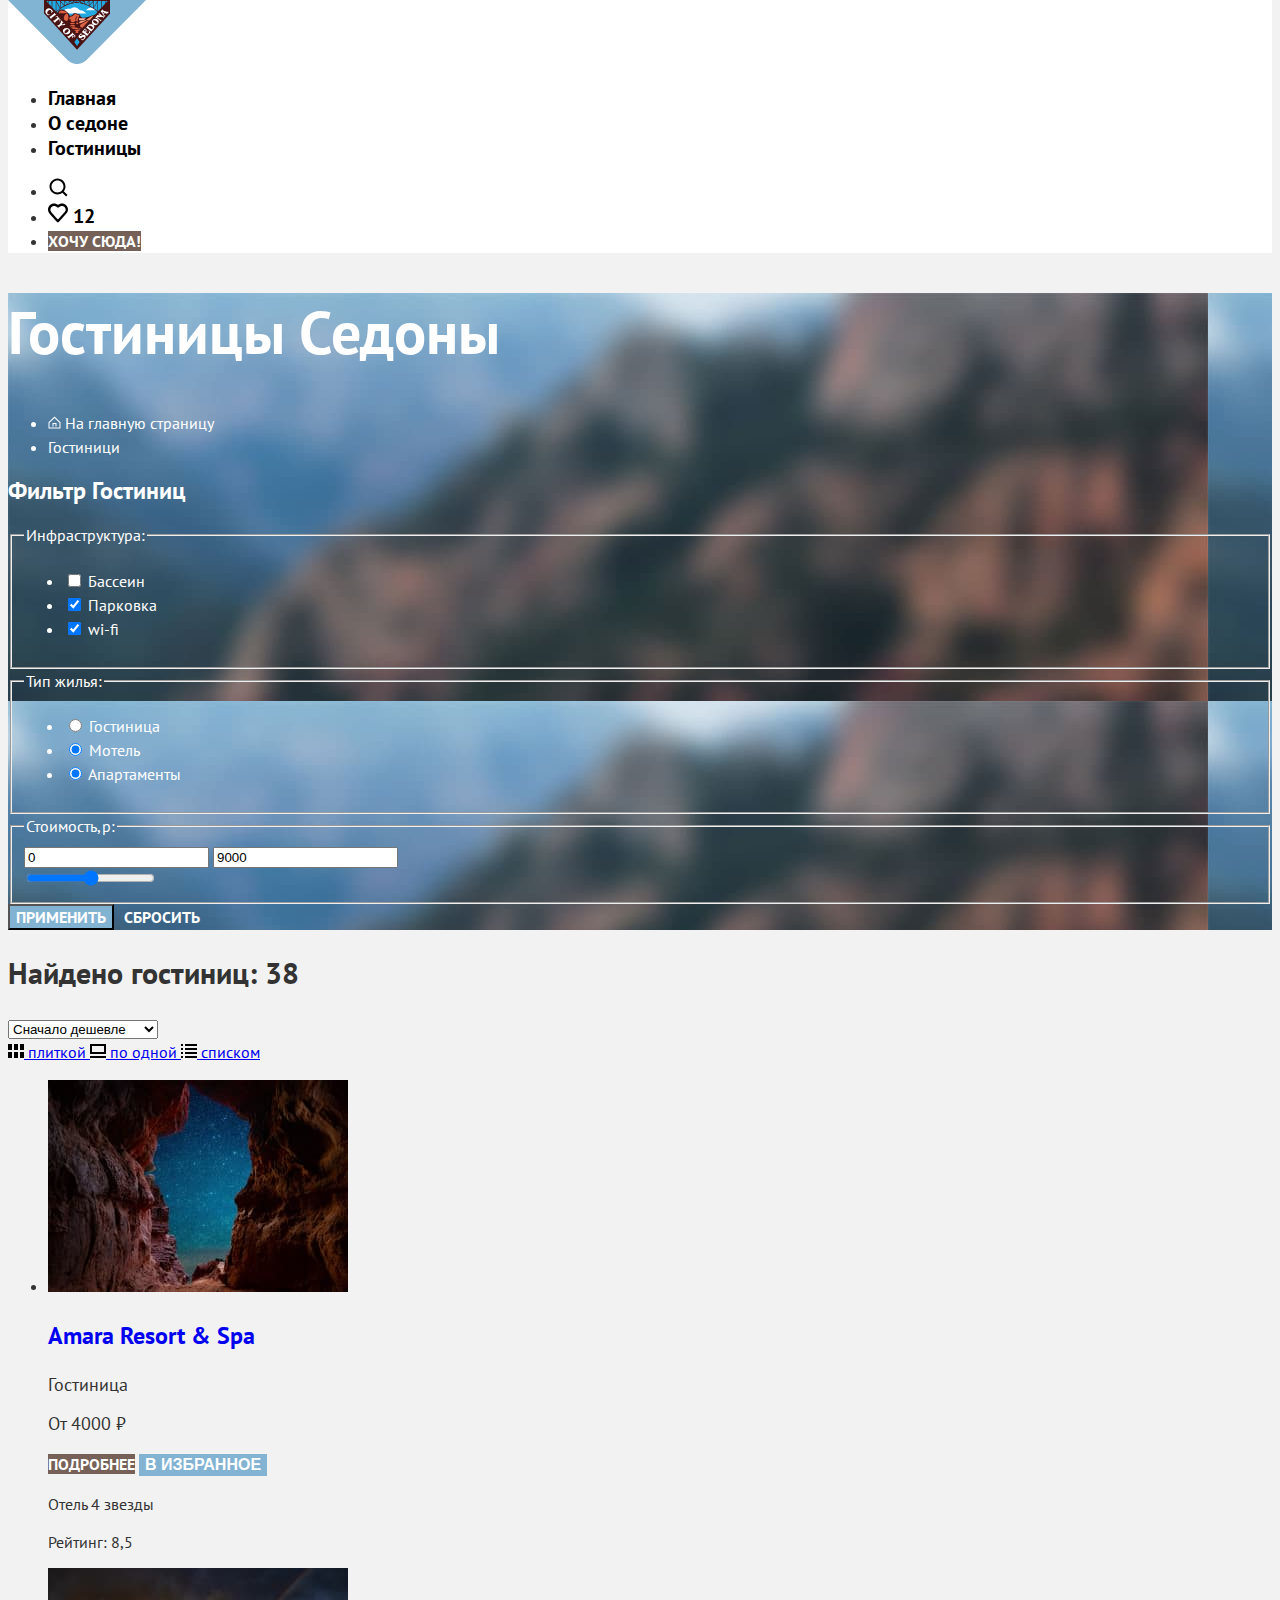
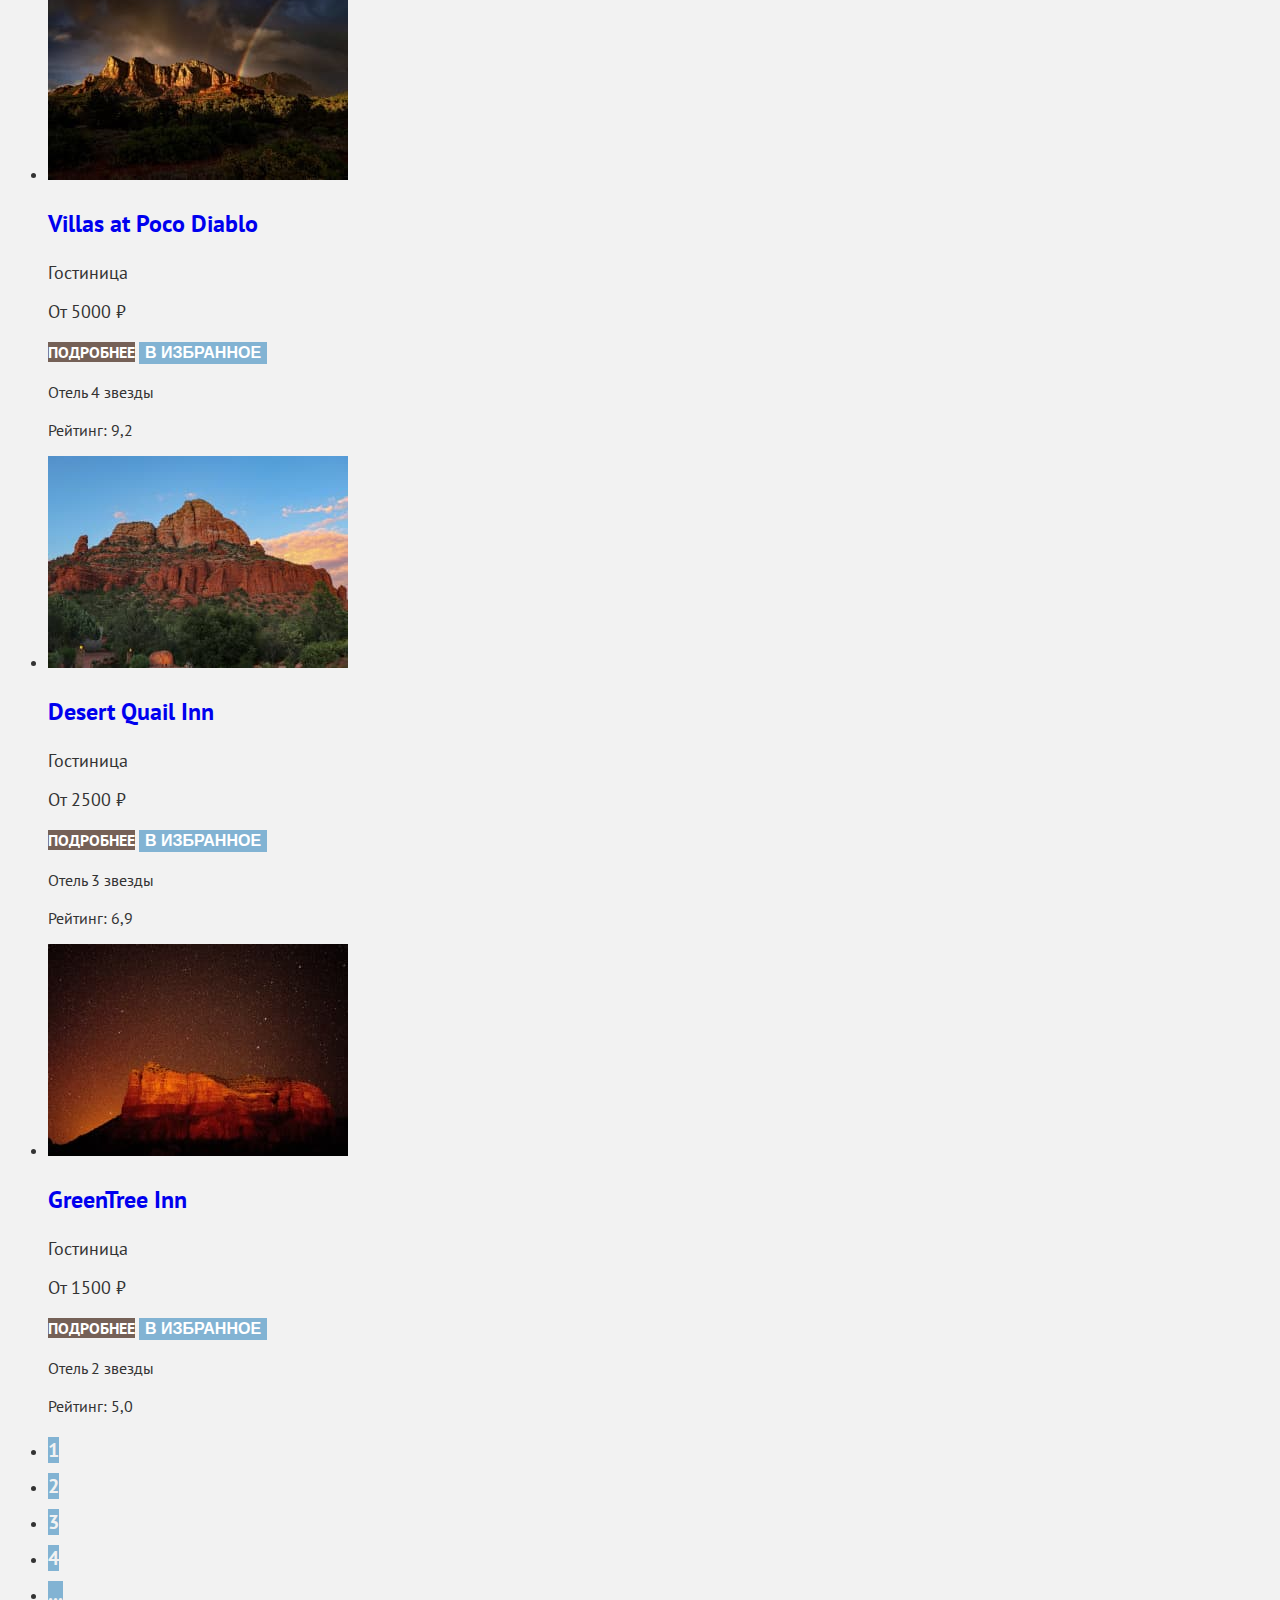
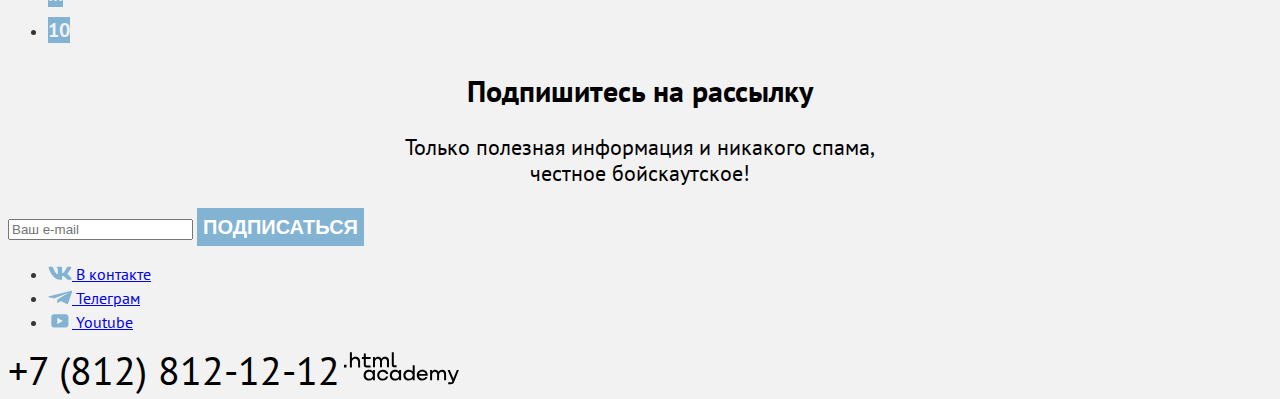
==== Catalog.html @ d222acce "Добавляет базовую стилизацию" ====
<!DOCTYPE html>
<html lang="ru">
<head>
  <meta charset="utf-8">
  <title>Каталог</title>
  <link rel="stylesheet" href="style/Normalize.css">
  <link rel="stylesheet" href="styles/styles.css">
</head>
<body>
  <header class="page-header">
    <nav class="navigation">
      <a href="index.html">
        <img class="logo" src="images/Logo.svg" width="138" height="64" alt="Логотип города Седона">
      </a>
      <ul class="navigation-list">
        <li class="navigation-it">
          <a class="navigation-link" href="index.html">Главная</a>
        </li>
        <li class="navigation-it">
          <a class="navigation-link" href="about.html">О седоне</a>
        </li>
        <li class="navigation-it">
          <a class="navigation-link" href="Catalog.html">Гостиницы</a>
        </li>
      </ul>
      <ul class="navigation-user">
        <li class="navigation-it">
          <a class="navigation-link" href="index.html">
            <img src="images/search.svg" width="20" height="20" alt="Поиск"></a>
          </li>
          <li class="navigation-it">
            <a class="navigation-link" href="index.html">
              <img src="images/Likee.svg" width="20" height="20" alt="Лайки">
              <!--<span class="visually-hidden">Избранное</span>-->
              <span class="likes-number">12</span>
            </a>
          </li>
          <li class="navigation-it">
            <a class="navition-link" href="Catalog.html">ХОЧУ СЮДА!</a>
          </li>
        </ul>
      </nav>
    </header>
    <main class="main-inner">
      <div class="div-filter">
        <header class="inner-nav">
          <h1 class="inner-nav-h1">Гостиницы Седоны</h1>
          <ul class="inner-nav-list">
            <li class="inner-nav-it">
              <a class="inner-nav-it-a" href="index.html">
                <img src="images/Vector-krohi.svg" alt="#">
                <span class="visually-hidden">На главную страницу</span>
              </a>
            </li>
            <li class="inner-nav-it">
              <a class="inner-nav-it-a" href="Catalog.html">
                Гостиници
              </a>
            </li>
          </ul>
        </header>
        <section class="catalog">
          <h2 class="visually-hidden">Фильтр Гостиниц</h2>
          <form class="catalog-form" action="index.html" method="get">
            <fieldset class="catalog-filter-group">
              <legend class="catalog-filter-title">Инфраструктура:</legend>
              <ul class="catalog-filter-list">
                <li class="catalog-filter-item">
                  <label class="control" for="pool">
                    <input class="control-  input" type="checkbox" name="bed-head-for-men" id="pool">
                    Бассеин
                  </label>
                </li>
                <li class="catalog-filter-item">
                  <label class="control" for="pool1">
                    <input class="control-input" type="checkbox" name="homme-deep-cleansing-cool" id="pool1" checked>
                    Парковка
                  </label>
                </li>
                <li class="catalog-filter-item">
                  <label class="control" for="pool2">
                    <input class="control-input" type="checkbox" name="so-intense" id="pool2" checked>
                    wi-fi
                  </label>
                </li>
              </ul>
            </fieldset>
            <fieldset class="catalog-filter-group">
              <legend class="catalog-filter-title">Тип жилья:</legend>
              <ul class="catalog-filter-list">
                <li class="catalog-filter-item">
                  <label class="control">
                    <input class="control-input" type="radio" name="bed-head-for-men">
                    Гостиница
                  </label>
                </li>
                <li class="catalog-filter-item">
                  <label class="control">
                    <input class="control-input" type="radio" name="homme-deep-cleansing-cool" checked>
                    Мотель
                  </label>
                </li>
                <li class="catalog-filter-item">
                  <label class="control">
                    <input class="control-input" type="radio" name="so-intense" checked>
                    Апартаменты
                  </label>
                </li>
              </ul>
            </fieldset>
            <fieldset class="catalog-filter-diopozon">
              <legend class="catalog-filter-title">Стоимость,р:</legend>
              <input type="text" value="0">
              <input type="text" value="9000"><br>
              <input type="range" id="dayscount" name="dayscount" min="0" max="9000" step="1">
            </fieldset>
            <input class="buttom-ok" type="submit" name="buttom-submit" value="Применить">
            <input class="buttom-reset" type="reset" name="buttom-reset" value="Сбросить">
          </form>
        </section>


      </div>
      <section class="gelleri-main">
        <h2 class="gelleri-title">Найдено гостиниц: 38</h2>
        <select name="variants">
          <optgroup label="Группа вариантов 1">
            <option value="1">Сначало дешевле</option>
            <option value="2">Сначало дороже</option>
          </optgroup>
        </select>
        <div class="gelleri-view-div">
          <a class="gelleri-view" href="#">
            <img src="images/Vector-b1.svg" alt="плиткой">
            <span class="visually-hidden">плиткой</span>
          </a>
          <a class="gelleri-view" href="#">
            <img src="images/Vector-b2.svg" alt="по одной">
            <span class="visually-hidden">по одной</span>
          </a>
          <a class="gelleri-view" href="#">
            <img src="images/Vector-b3.svg" alt="списком">
            <span class="visually-hidden">списком</span>
          </a>
        </div>
        <ul class="catalog-list">
          <li class="catalog-it">
            <a href="#">
              <img class="hotel-1" src="images/hotel-1.jpg" width="300" height="212" alt="Ночное звездное небо вид через пещеру">
              <h3 class="catalog-h3">Amara Resort & Spa</h3>
            </a>
            <p class="catalog-p1">Гостиница</p>
            <p class="catalog-p2">От 4000 ₽</p>
            <a class="catalog-a" href="#">подробнее</a>
            <input class="catalog-input" type="submit" name="izbr" value="в избранное">
            <p class="four-stars">
              <span class="visually-hidden">Отель 4 звезды</span>
            </p>
            <p class="rating">Рейтинг: 8,5</p>
          </li>
          <li class="catalog-it">
            <a href="#">
              <img class="hotel-2" src="images/hotel-2.jpg" width="300" height="212" alt="Радуга упирается в скалы на фоне гразового неба">
              <h3 class="catalog-h3">Villas at Poco Diablo</h3>
            </a>
            <p class="catalog-p1">Гостиница</p>
            <p class="catalog-p2">От 5000 ₽</p>
            <a class="catalog-a" href="#">подробнее</a>
            <input class="catalog-input" type="submit" name="izbr" value="в избранное">
            <p class="four-stars">
              <span class="visually-hidden">Отель 4 звезды</span>
            </p>
            <p class="rating">Рейтинг: 9,2</p>
          </li>
          <li class="catalog-it">
            <a href="#">
              <img class="hotel-3" src="images/hotel-3.jpg" width="300" height="212" alt="Скала на фоне синего неба">
              <h3 class="catalog-h3">Desert Quail Inn</h3>
            </a>
            <p class="catalog-p1">Гостиница</p>
            <p class="catalog-p2">От 2500 ₽</p>
            <a class="catalog-a" href="#">подробнее</a>
            <input class="catalog-input" type="submit" name="izbr" value="в избранное">
            <p class="four-stars">
              <span class="visually-hidden">Отель 3 звезды</span>
            </p>
            <p class="rating">Рейтинг: 6,9</p>
          </li>
          <li class="catalog-it">
            <a href="#">
              <img class="hotel-4" src="images/hotel-4.jpg" width="300" height="212" alt="Скалы на фоне ночного неба">
              <h3 class="catalog-h3">GreenTree Inn</h3>
            </a>
            <p class="catalog-p1">Гостиница</p>
            <p class="catalog-p2">От 1500 ₽</p>
            <a class="catalog-a" href="#">подробнее</a>
            <input class="catalog-input" type="submit" name="izbr" value="в избранное">
            <p class="four-stars">
              <span class="visually-hidden">Отель 2 звезды</span>
            </p>
            <p class="rating">Рейтинг: 5,0</p>
          </li>
        </ul>
        <ul class="pagination-list">
          <li class="pagination-it">
            <a class="pagination-it-curret" href="#">1</a>
          </li>
          <li class="pagination-it">
            <a class="pagination-it-curret" href="#">2</a>
          </li>
          <li class="pagination-it">
            <a class="pagination-it-curret" href="#">3</a>
          </li>
          <li class="pagination-it">
            <a class="pagination-it-curret" href="#">4</a>
          </li>
          <li class="pagination-it">
            <a class="pagination-it-curret" href="#">...</a>
          </li>
          <li class="pagination-it">
            <a class="pagination-it-curret" href="#">10</a>
          </li>
        </ul>
      </section>
      <section class="signature-catalog">
        <h2 class="signature-catalog-h2">Подпишитесь на рассылку</h2>
        <p class="signature-catalog-p">Только полезная информация и никакого спама,<br> честное бойскаутское!</p>
        <form class="signature-form" action="index.html" method="post">
          <input type="text" placeholder="Ваш e-mail">
          <button class="signature-button" type="submit">подписаться</button>
        </form>
      </section>
    </main>
    <footer class="main-footer">
      <ul class="main-footer-list">
        <li class="main-footer-it">
          <a class="social-link" href="https://vk.com/htmlacademy">
            <img src="images/Vk.svg" width="24" height="14" alt="Вконтакте">
            <span class="visually-hidden">В контакте</span>
          </a>
        </li>
        <li class="main-footer-it">
          <a class="social-link" href="https://t.me/htmlacademy ">
            <img src="images/Telegram.svg" width="24" height="14" alt="Телеграм">
            <span class="visually-hidden">Телеграм</span>
          </a>
        </li>
        <li class="main-footer-it">
          <a class="social-link" href="https://www.youtube.com/user/htmlacademyru">
            <img src="images/YouTube.svg" width="24" height="14" alt="Ютюб">
            <span class="visually-hidden">Youtube</span>
          </a>
        </li>
      </ul>
      <a class="contacts-phone" href="tel:+78128121212">+7 (812) 812-12-12</a>
      <a class="author-logo" href="https://htmlacademy.ru/">
        <img class="academy-logo" width="115" height="33" src="images/logo-HTML-Academy.svg" alt="Логотип Аккадемии">
      </a>
    </footer></body>
    </html>
---- styles/styles.css ----
@font-face {
  font-family: "PT Sans";
  font-style: normal;
  font-weight: 400;
  src: url("../fonts/ptsans-400.woff2") format("woff2");
  font-display: swap;
}

@font-face {
  font-family: "PT Sans";
  font-style: normal;
  font-weight: 700;
  src: url("../fonts/ptsans-700.woff2") format("woff2");
  font-display: swap;
}



body {
  font-family: "PT Sans", sans-serif;
  font-size: 16px;
  line-height: 24px;
  font-style: normal;
  color: rgba(51, 51, 51, 1);
  background-color: rgba(242, 242, 242, 1);
  border-color: #FFFFFF;
  margin-top: 0px;
}

.page-header{
  background-color: rgba(255, 255, 255, 1);
}
.navigation-link{
  font-weight: 700;
  font-size: 20px;
  color: rgba(0, 0, 0, 1);
  text-decoration: none;
}
.navition-link{
  font-weight: 700;
  font-size: 16px;
  line-height: 20px;
  text-align: center;
  text-decoration: none;
  color: rgba(255, 255, 255, 1);
  background-color: rgba(117, 97, 87, 1);


}
.zogolovok{
  background-image: url("../images/Vector-index.svg"), url("../images/index-background.jpg");
  background-size: 100% auto;
  background-repeat: no-repeat;
  background-position: bottom;

}
.advantages-leag{
  font-weight: 700;
  font-size: 30px;
  line-height: 36px;
  text-align: center;
  text-transform: uppercase;
  color: rgba(0, 0, 0, 1);
}
.reasons{
  font-weight: 400;
  font-size: 22px;
  line-height: 26px;
  text-align: center;
  color: rgba(51, 51, 51, 1);
}
.advantages-h3{
  font-weight: 700;
  font-size: 24px;
  line-height: 28px;
}
.advantages-text{
  font-weight: 400;
  font-size: 18px;
  line-height: 21px;
  color: rgba(0, 0, 0, 1);
}
.advantages-it-1{
  background-color: rgba(130, 179, 211, 1);
  color: rgba(255, 255, 255, 1);
}
.advantages-text-1{
  background-color: rgba(130, 179, 211, 1);
  color: rgba(255, 255, 255, 1);
}
.advantages-it-2{
  background-color: rgba(131, 179, 211, 0.12);
}
.advantages-it-3{
  background-color: rgba(131, 179, 211, 0.2);
}
.advantages-it-4{
  background-color: rgba(131, 179, 211, 0.12);
}
.advantages-it-5{
  background-color: rgba(130, 179, 211, 1);
  color: rgba(255, 255, 255, 1);
}
.services-Btext{
  font-weight: 700;
  font-size: 30px;
  line-height: 36px;
  text-align: center;
  text-transform: uppercase;
}
.services-text{
  font-weight: 400;
  font-size: 22px;
  line-height: 26px;
  text-align: center;
  color: rgba(51, 51, 51, 1);
}
.services-h3{
  font-weight: 700;
  font-size: 24px;
  line-height: 28px;
  color: rgba(0, 0, 0, 1);
}
.services-p{
  font-weight: 400;
  font-size: 18px;
  line-height: 21px;
}
.services-it{
  background-color: rgba(131, 179, 211, 0.12);
}
.container-h3{
  font-weight: 700;
  font-size: 30px;
  line-height: 36px;
  text-align: center;
  color: rgba(0, 0, 0, 1);
}
.container-text{
  font-weight: 400;
  font-size: 22px;
  line-height: 26px;
  text-align: center;
}
.container-poisk a{
  font-weight: 700;
  font-size: 20px;
  line-height: 36px;
  color: rgba(255, 255, 255, 1);
  background-color: rgba(117, 97, 87, 1);
  text-transform: uppercase;
  text-decoration: none;
  text-align: center;
}
.signature{
  background-image: url("../images/fon-bottom.jpg");
  background-size: 100% auto;
  background-repeat: no-repeat;
}
.signature-h2{
  font-weight: 700;
  font-size: 30px;
  line-height: 36px;
  text-align: center;
  color: rgba(255, 255, 255, 1);
  text-transform: uppercase;
}
.signature-p{
  font-weight: 400;
  font-size: 22px;
  line-height: 26px;
  text-align: center;
  color: rgba(255, 255, 255, 1);
}
.signature-catalog-h2{
  font-weight: 700;
  font-size: 30px;
  line-height: 36px;
  text-align: center;
  color: rgba(0, 0, 0, 1);
}
.signature-catalog-p{
  font-weight: 400;
  font-size: 22px;
  line-height: 26px;
  text-align: center;
  color: rgba(0, 0, 0, 1);
}
.signature-button{
  font-weight: 700;
  font-size: 20px;
  line-height: 36px;
  text-align: center;
  color: rgba(255, 255, 255, 1);
  background-color: rgba(130, 179, 211, 1);
}
.contacts-phone{
  font-weight: 400;
  font-size: 40px;
  line-height: 40px;
  text-decoration: none;
  color: rgba(0, 0, 0, 1);
}
/*Стили каталога*/
.div-filter{
  background-image: url("../images/background-img2.jpg");
  color: rgba(255, 255, 255, 1);
}
.inner-nav-h1{
  font-weight: 700;
  font-size: 60px;
  line-height: 78px;

}
.inner-nav-list a{
  color: rgba(255, 255, 255, 1);
  text-decoration: none;
}
/*кнопки в фильре каталога*/
.buttom-ok{
  font-family: PT Sans;
  font-weight: 700;
  font-size: 16px;
  line-height: 20px;
  text-align: center;
  text-transform: uppercase;
  color: rgba(255, 255, 255, 1);
  background-color: rgba(130, 179, 211, 1);
}
.buttom-reset{
  font-family: PT Sans;
  font-weight: 700;
  font-size: 16px;
  line-height: 20px;
  text-align: center;
  text-transform: uppercase;
  color: rgba(255, 255, 255, 1);
  background-color: inherit;
  border: none;
}

.gelleri-title{
  font-weight: 700;
  font-size: 30px;
  line-height: 36px;
}
/*Католог*/
.catalog-list a{
  text-decoration: none;
}
.catalog-h3{
  font-family: PT Sans;
  font-weight: 700;
  font-size: 24px;
  line-height: 28px;
}
.catalog-p1{
  font-weight: 400;
  font-size: 18px;
  line-height: 21px;
}
.catalog-p2{
  font-weight: 400;
  font-size: 18px;
  line-height: 21px;

}
.catalog-a{
  font-weight: 700;
  font-size: 16px;
  line-height: 20px;
  color: rgba(255, 255, 255, 1);
  background-color: rgba(117, 97, 87, 1);
  text-transform: uppercase;
}
.catalog-input{
  font-weight: 700;
  font-size: 16px;
  line-height: 20px;
  text-transform: uppercase;
  background-color: rgba(130, 179, 211, 1);
  color: rgba(255, 255, 255, 1);
  border: none;
}
.rating{
  font-weight: 400;
  font-size: 16px;
  line-height: 20px;
  background-color: rgba(242, 242, 242, 1);
  border: none;
}
/*кнопки листания галереи*/
.pagination-list a{
  text-decoration: none;
  font-weight: 700;
  font-size: 20px;
  line-height: 36px;
  background-color: rgba(130, 179, 211, 1);
  color: rgba(242, 242, 242, 1);
}
.signature-button{
  font-weight: 700;
  font-size: 20px;
  line-height: 36px;
  text-transform: uppercase;
  background-color: rgba(130, 179, 211, 1);
  color: rgba(255, 255, 255, 1);
  border: none;
}
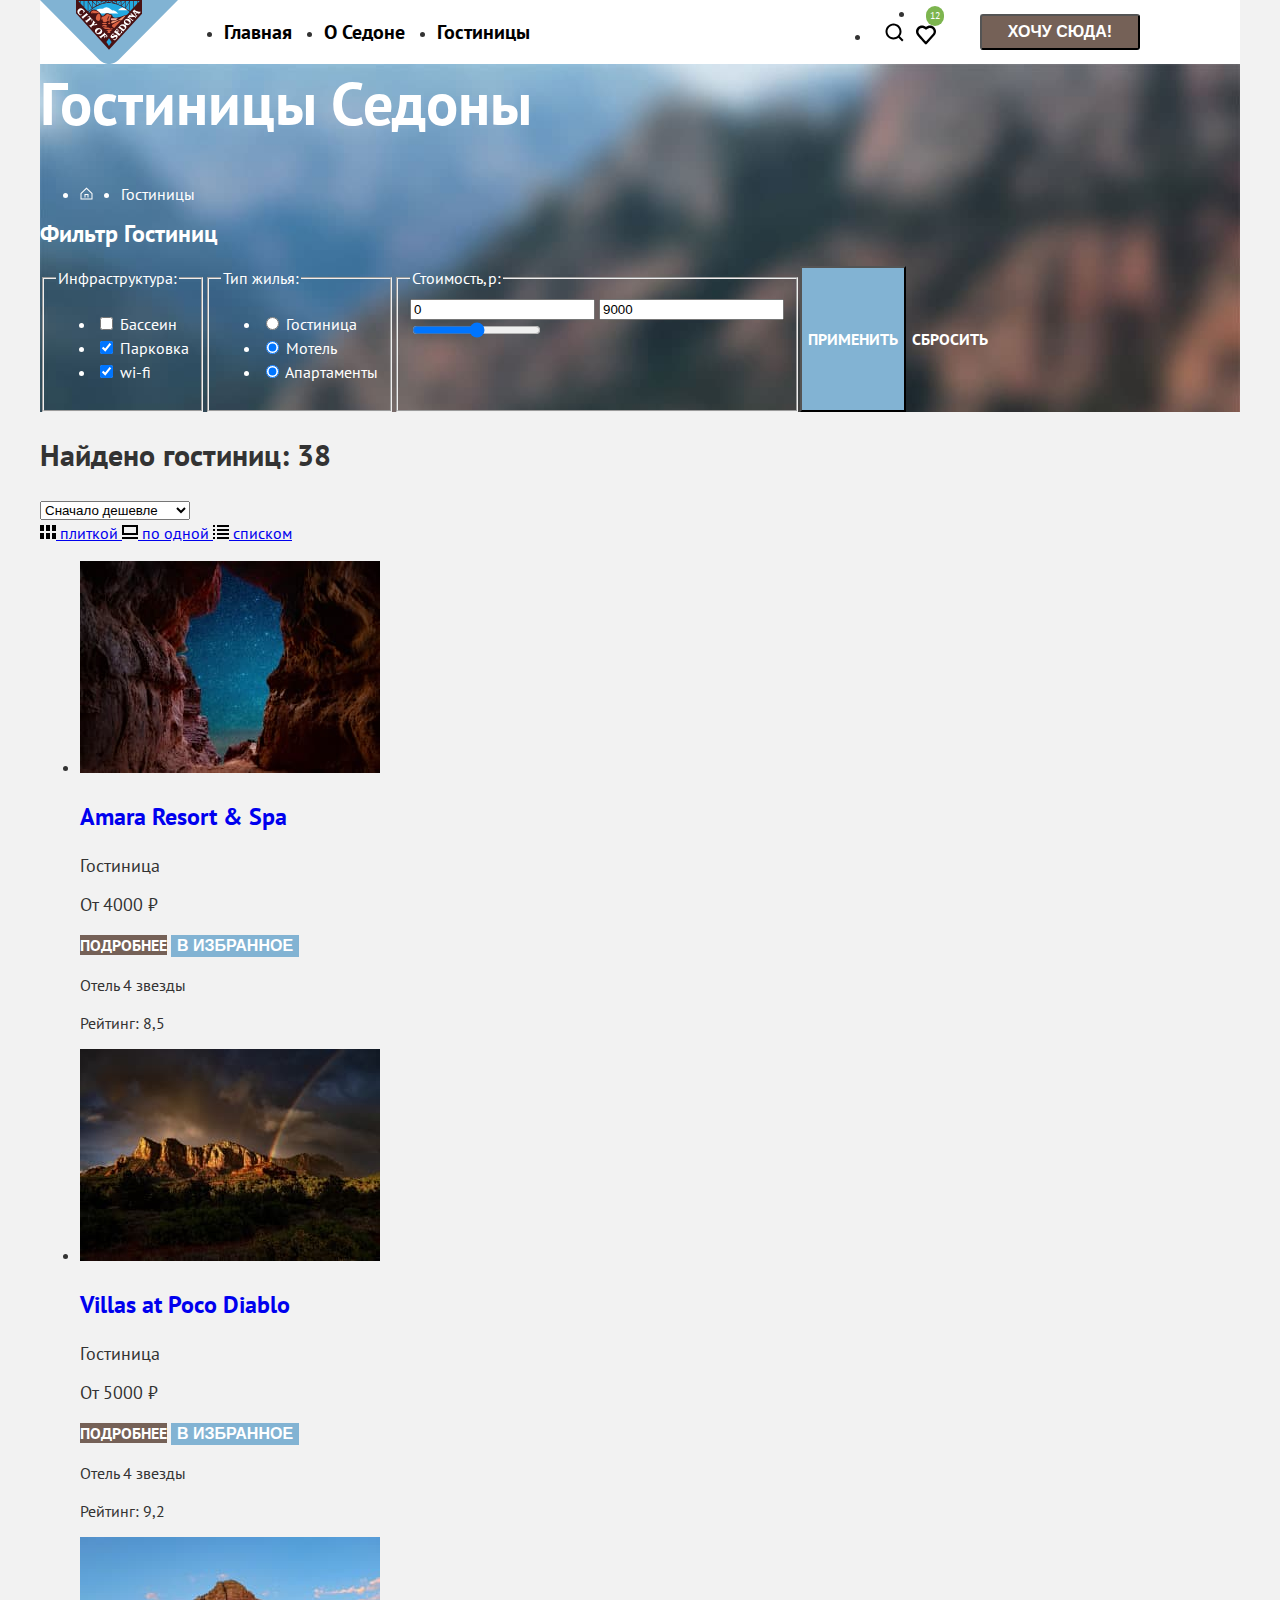
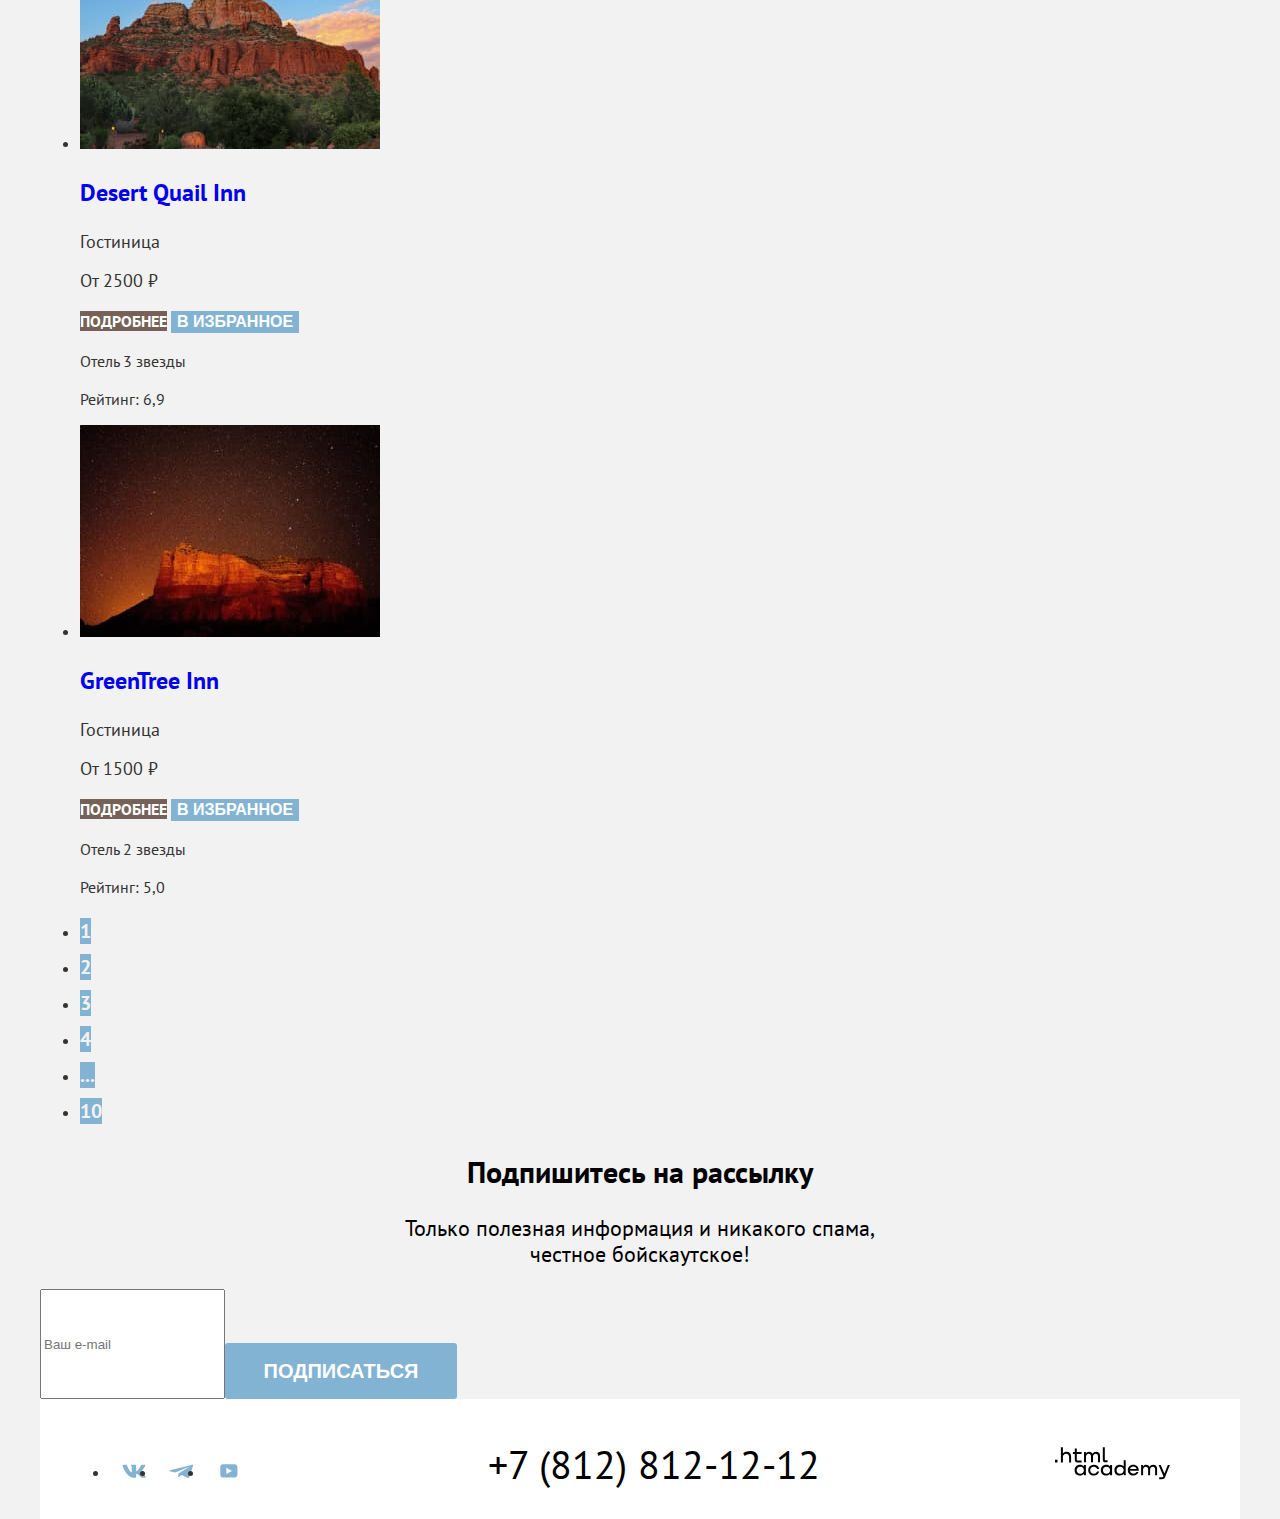
==== commit bae745eb: "вносит правки в сетку" ====
--- a/Catalog.html
+++ b/Catalog.html
@@ -7,6 +7,9 @@
   <link rel="stylesheet" href="styles/styles.css">
 </head>
 <body>
+  <div class="catalog_div">
+
+
   <header class="page-header">
     <nav class="navigation">
       <a href="index.html">
@@ -17,28 +20,25 @@
           <a class="navigation-link" href="index.html">Главная</a>
         </li>
         <li class="navigation-it">
-          <a class="navigation-link" href="about.html">О седоне</a>
+          <a class="navigation-link" href="index.html">О Седоне</a>
         </li>
         <li class="navigation-it">
           <a class="navigation-link" href="Catalog.html">Гостиницы</a>
         </li>
       </ul>
       <ul class="navigation-user">
-        <li class="navigation-it">
+        <li class="navigation-user-it">
           <a class="navigation-link" href="index.html">
             <img src="images/search.svg" width="20" height="20" alt="Поиск"></a>
           </li>
-          <li class="navigation-it">
+          <li class="navigation-user-it1">
             <a class="navigation-link" href="index.html">
-              <img src="images/Likee.svg" width="20" height="20" alt="Лайки">
-              <!--<span class="visually-hidden">Избранное</span>-->
               <span class="likes-number">12</span>
-            </a>
-          </li>
-          <li class="navigation-it">
-            <a class="navition-link" href="Catalog.html">ХОЧУ СЮДА!</a>
+              <img class="likee_svg" src="images/Likee.svg" width="20" height="20" alt="Лайки">
+            </a>
           </li>
         </ul>
+        <button class="navigation-bottom" type="submit" name="button-navigation" href="Catalog.html">ХОЧУ СЮДА!</button>
       </nav>
     </header>
     <main class="main-inner">
@@ -49,13 +49,11 @@
             <li class="inner-nav-it">
               <a class="inner-nav-it-a" href="index.html">
                 <img src="images/Vector-krohi.svg" alt="#">
-                <span class="visually-hidden">На главную страницу</span>
+                <!--<span class="visually-hidden">На главную страницу</span>-->
               </a>
             </li>
             <li class="inner-nav-it">
-              <a class="inner-nav-it-a" href="Catalog.html">
-                Гостиници
-              </a>
+              <a class="inner-nav-it-a" href="Catalog.html">Гостиницы</a>
             </li>
           </ul>
         </header>
@@ -118,8 +116,6 @@
             <input class="buttom-reset" type="reset" name="buttom-reset" value="Сбросить">
           </form>
         </section>
-
-
       </div>
       <section class="gelleri-main">
         <h2 class="gelleri-title">Найдено гостиниц: 38</h2>
@@ -236,19 +232,16 @@
         <li class="main-footer-it">
           <a class="social-link" href="https://vk.com/htmlacademy">
             <img src="images/Vk.svg" width="24" height="14" alt="Вконтакте">
-            <span class="visually-hidden">В контакте</span>
           </a>
         </li>
         <li class="main-footer-it">
           <a class="social-link" href="https://t.me/htmlacademy ">
             <img src="images/Telegram.svg" width="24" height="14" alt="Телеграм">
-            <span class="visually-hidden">Телеграм</span>
           </a>
         </li>
         <li class="main-footer-it">
           <a class="social-link" href="https://www.youtube.com/user/htmlacademyru">
             <img src="images/YouTube.svg" width="24" height="14" alt="Ютюб">
-            <span class="visually-hidden">Youtube</span>
           </a>
         </li>
       </ul>
@@ -256,5 +249,7 @@
       <a class="author-logo" href="https://htmlacademy.ru/">
         <img class="academy-logo" width="115" height="33" src="images/logo-HTML-Academy.svg" alt="Логотип Аккадемии">
       </a>
-    </footer></body>
+    </footer>
+  </div>
+  </body>
     </html>
--- a/styles/styles.css
+++ b/styles/styles.css
@@ -17,6 +17,9 @@
 
 
 body {
+  display: flex;
+  flex-direction: column;
+  min-height: 100%;
   font-family: "PT Sans", sans-serif;
   font-size: 16px;
   line-height: 24px;
@@ -25,34 +28,119 @@
   background-color: rgba(242, 242, 242, 1);
   border-color: #FFFFFF;
   margin-top: 0px;
+  margin-bottom: 0px;
+}
+
+.logo-svg {
+  display: block;
+  margin: 0 auto;
+}
+.page-container {
+  width: 1200px;
+  margin: 0 auto;
+
 }
 
 .page-header{
   background-color: rgba(255, 255, 255, 1);
+  margin-bottom: 0px;
+}
+.main-inner{
+  margin-left: auto;
+  margin-right: auto;
+}
+.main-index{
+  margin-bottom: 0px;
+}
+.navigation{
+  width: 1200px;
+  height: 64px;
+  display: flex;
+  margin-bottom: 0px;
+
 }
 .navigation-link{
   font-weight: 700;
   font-size: 20px;
   color: rgba(0, 0, 0, 1);
   text-decoration: none;
-}
-.navition-link{
+
+}
+.navigation-it{
+  margin: 20px 16px;
+
+
+}
+.navigation-bottom {
+  width: 160px;
+  height: 36px;
   font-weight: 700;
   font-size: 16px;
   line-height: 20px;
   text-align: center;
   text-decoration: none;
+  margin-left: 20px;
+  margin-top: 14px;
+  border-radius: 3px;
   color: rgba(255, 255, 255, 1);
   background-color: rgba(117, 97, 87, 1);
 
-
-}
+}
+.navigation-list{
+  display: flex;
+  justify-content: flex-start;
+  margin: 0;
+  padding: 0;
+  margin-left: 30px;
+  width: 339px;
+  height: 64px;
+
+}
+
+.navigation-user{
+  display: flex;
+  justify-content: flex-start;
+  width: 88px;
+  height: 64px;
+  margin-top: 0px;
+  margin-left: 285px;
+
+}
+
+.navigation-user-it{
+  padding: 22px 12px;
+
+
+}
+.likes-number{
+  font-weight: 400;
+  font-size: 10px;
+  line-height: 10px;
+  text-align: center;
+  border-radius: 18px;
+  margin-left: 10px;
+  padding-left: 4px;
+  padding-right: 4px;
+  padding-top: 3px;
+  padding-bottom: 4px;
+  background-color: rgba(125, 181, 79, 1);
+  color: rgba(255, 255, 255, 1);
+}
+
+
 .zogolovok{
   background-image: url("../images/Vector-index.svg"), url("../images/index-background.jpg");
   background-size: 100% auto;
   background-repeat: no-repeat;
   background-position: bottom;
 
+
+}
+
+.advantages-white-background{
+  width: 1200px;
+  height: 261px;
+  background-color: rgba(255, 255, 255, 1);
 }
 .advantages-leag{
   font-weight: 700;
@@ -69,6 +157,7 @@
   text-align: center;
   color: rgba(51, 51, 51, 1);
 }
+
 .advantages-h3{
   font-weight: 700;
   font-size: 24px;
@@ -79,32 +168,75 @@
   font-size: 18px;
   line-height: 21px;
   color: rgba(0, 0, 0, 1);
+  text-align: center;
 }
 .advantages-it-1{
-  background-color: rgba(130, 179, 211, 1);
-  color: rgba(255, 255, 255, 1);
+  display: flex;
+  width: 1200px;
+  height: 385px;
+  background-color: rgba(130, 179, 211, 1);
+  color: rgba(255, 255, 255, 1);
+}
+.advantages-span{
+  width: 400px
+}
+.advantages-h3{
+  text-transform: uppercase;
+  text-align: center;
+  margin-top: 102px;
+  margin-bottom: 62px;
+
+}
+.visually-hidden{
+  padding-top: 0px;
+  margin-top: 0px;
 }
 .advantages-text-1{
-  background-color: rgba(130, 179, 211, 1);
-  color: rgba(255, 255, 255, 1);
+  text-align: center;
+
+}
+.advantages-list{
+  display: flex;
+  width: 1200px;
+  padding-left: 0px;
+  margin-top: 0px;
+  margin-bottom: 0px;
 }
 .advantages-it-2{
+  width: 400px;
+  height: 385px;
   background-color: rgba(131, 179, 211, 0.12);
 }
 .advantages-it-3{
+  width: 400px;
+  height: 385px;
   background-color: rgba(131, 179, 211, 0.2);
 }
 .advantages-it-4{
+  width: 400px;
+  height: 385px;
   background-color: rgba(131, 179, 211, 0.12);
 }
 .advantages-it-5{
-  background-color: rgba(130, 179, 211, 1);
-  color: rgba(255, 255, 255, 1);
-}
+  display: flex;
+  justify-content: flex-start;
+  background-color: rgba(130, 179, 211, 1);
+  color: rgba(255, 255, 255, 1);
+}
+.invitation{
+  width: 1200px;
+  height: 246px;
+  background-color: rgba(255, 255, 255, 1);
+  margin-bottom: 0px;
+
+}
+
 .services-Btext{
   font-weight: 700;
   font-size: 30px;
   line-height: 36px;
+  padding-top: 64px;
+  margin-top: 0px;
   text-align: center;
   text-transform: uppercase;
 }
@@ -112,37 +244,79 @@
   font-weight: 400;
   font-size: 22px;
   line-height: 26px;
+  padding-bottom: 64px;
   text-align: center;
   color: rgba(51, 51, 51, 1);
 }
+.services-list{
+  display: flex;
+  width: 1200px;
+  height: 385px;
+  margin-top: 0px;
+  margin-right: 0px;
+  padding-left: 0px;
+  margin-bottom: 0px;
+
+}
+.services-it-food{
+  background-color: rgba(255, 255, 255, 1);
+  width: 400px;
+  height: 385px;
+}
+.services-it{
+  width: 400px;
+  height: 385px;
+  background-color: rgba(131, 179, 211, 0.12);
+}
+
+
 .services-h3{
   font-weight: 700;
   font-size: 24px;
   line-height: 28px;
   color: rgba(0, 0, 0, 1);
+  text-transform: uppercase;
+  text-align: center;
 }
 .services-p{
   font-weight: 400;
   font-size: 18px;
   line-height: 21px;
-}
-.services-it{
-  background-color: rgba(131, 179, 211, 0.12);
+  text-align: center;
+}
+.services-svg{
+  padding-left: 163px;
+  padding-top: 81px;
+
+}
+.container{
+  width: 1200px;
+  height: 406px;
+  margin-top: 0px;
+  background-color: rgba(255, 255, 255, 1);
 }
 .container-h3{
   font-weight: 700;
   font-size: 30px;
   line-height: 36px;
   text-align: center;
-  color: rgba(0, 0, 0, 1);
+  padding-top: 96px;
+  margin-top: 0px;
+  color: rgba(0, 0, 0, 1);
+  text-transform: uppercase;
 }
 .container-text{
   font-weight: 400;
   font-size: 22px;
   line-height: 26px;
   text-align: center;
+  margin-bottom: 54px;
 }
 .container-poisk a{
+  width: 276px;
+  border-radius: 3px;
+  padding: 8px 50px;
+  margin-left: 412px;
   font-weight: 700;
   font-size: 20px;
   line-height: 36px;
@@ -154,10 +328,14 @@
 }
 .signature{
   background-image: url("../images/fon-bottom.jpg");
-  background-size: 100% auto;
+  background-size: 1200px 415px;
   background-repeat: no-repeat;
+  margin-bottom: 0px;
+  padding: 0px;
 }
 .signature-h2{
+  margin-top: 0px;
+  padding-top: 96px;
   font-weight: 700;
   font-size: 30px;
   line-height: 36px;
@@ -187,12 +365,29 @@
   color: rgba(0, 0, 0, 1);
 }
 .signature-button{
+  width: 232px;
+  height: 56px;
+  margin-top: 54px;
+  margin-left: 0px;
   font-weight: 700;
   font-size: 20px;
   line-height: 36px;
   text-align: center;
-  color: rgba(255, 255, 255, 1);
-  background-color: rgba(130, 179, 211, 1);
+  border-radius: 3px;
+  color: rgba(255, 255, 255, 1);
+  background-color: rgba(130, 179, 211, 1);
+
+}
+.input_field{
+  width: 452px;
+  height: 51px;
+  margin-right: 0px;
+  margin-left: 258px;
+  margin-top: 54px;
+  margin-bottom: 104px;
+}
+.signature-form{
+  display: flex;
 }
 .contacts-phone{
   font-weight: 400;
@@ -202,19 +397,30 @@
   color: rgba(0, 0, 0, 1);
 }
 /*Стили каталога*/
+
 .div-filter{
   background-image: url("../images/background-img2.jpg");
+  background-size: 1200px 412px;
+  background-repeat: no-repeat;
+
   color: rgba(255, 255, 255, 1);
 }
 .inner-nav-h1{
   font-weight: 700;
   font-size: 60px;
   line-height: 78px;
+  margin-top: 0px;
+
 
 }
 .inner-nav-list a{
   color: rgba(255, 255, 255, 1);
   text-decoration: none;
+}
+.page-header{
+  width: 1200px;
+  margin-left: auto;
+  margin-right: auto;
 }
 /*кнопки в фильре каталога*/
 .buttom-ok{
@@ -245,6 +451,23 @@
   line-height: 36px;
 }
 /*Католог*/
+.catalog-form{
+  display: flex;
+}
+.inner-nav-list{
+  display: flex;
+
+}
+.catalog_div{
+  display: flex;
+  flex-direction: column;
+}
+.inner-nav{
+  width: 1200px;
+}
+.inner-nav-it{
+  padding-right: 28px;
+}
 .catalog-list a{
   text-decoration: none;
 }
@@ -307,3 +530,38 @@
   color: rgba(255, 255, 255, 1);
   border: none;
 }
+.main-footer{
+  display: flex;
+  margin: 0px auto;
+  width: 1200px;
+  height: 120px;
+  background-color: rgba(255, 255, 255, 1);
+}
+.main-footer-list{
+  width: 142px;
+  height: 40px;
+  display: flex;
+  margin-top: 45px;
+  margin-bottom: 35px;
+  margin-left: 70px;
+  padding-left: 0px;
+  padding-top: 0px;
+
+}
+.main-footer-it{
+  margin-top: auto;
+  padding-left: 12px;
+  width: 47px;
+
+}
+.academy-logo{
+  margin-left: 235px;
+  margin-top: 48px;
+  margin-right: 70px;
+  margin-bottom: auto;
+
+}
+.contacts-phone{
+  margin-top: 45px;
+  margin-left: 236px;
+}
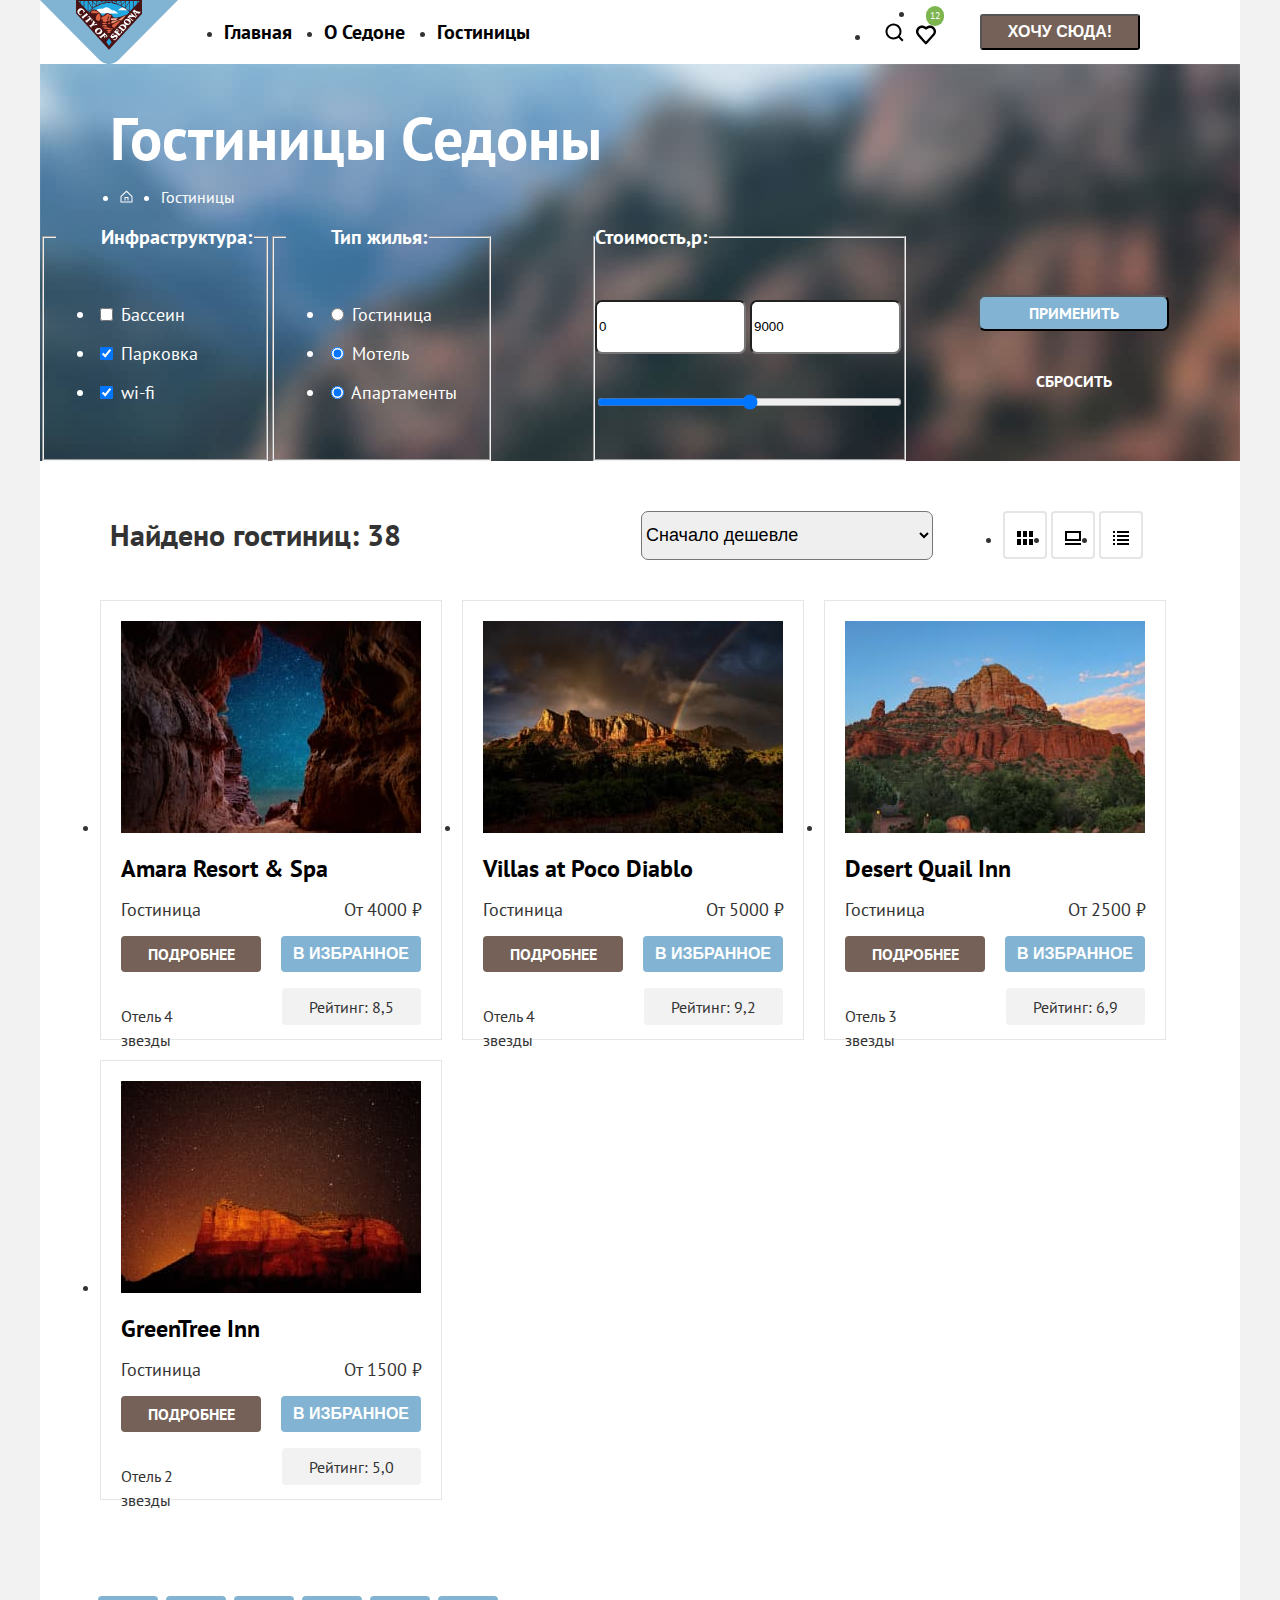
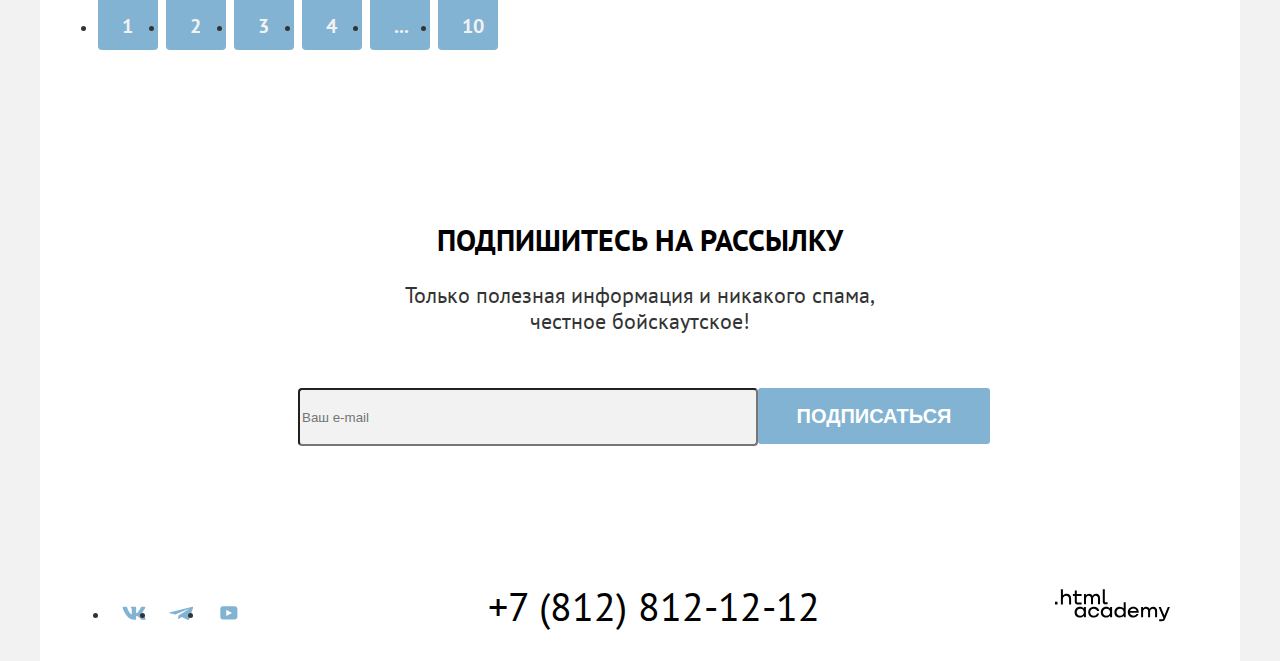
==== commit 6981f948: "добавляет сетку каталога" ====
--- a/Catalog.html
+++ b/Catalog.html
@@ -10,246 +10,279 @@
   <div class="catalog_div">
 
 
-  <header class="page-header">
-    <nav class="navigation">
-      <a href="index.html">
-        <img class="logo" src="images/Logo.svg" width="138" height="64" alt="Логотип города Седона">
-      </a>
-      <ul class="navigation-list">
-        <li class="navigation-it">
-          <a class="navigation-link" href="index.html">Главная</a>
-        </li>
-        <li class="navigation-it">
-          <a class="navigation-link" href="index.html">О Седоне</a>
-        </li>
-        <li class="navigation-it">
-          <a class="navigation-link" href="Catalog.html">Гостиницы</a>
-        </li>
-      </ul>
-      <ul class="navigation-user">
-        <li class="navigation-user-it">
-          <a class="navigation-link" href="index.html">
-            <img src="images/search.svg" width="20" height="20" alt="Поиск"></a>
-          </li>
-          <li class="navigation-user-it1">
+    <header class="page-header">
+      <nav class="navigation">
+        <a href="index.html">
+          <img class="logo" src="images/Logo.svg" width="138" height="64" alt="Логотип города Седона">
+        </a>
+        <ul class="navigation-list">
+          <li class="navigation-it">
+            <a class="navigation-link" href="index.html">Главная</a>
+          </li>
+          <li class="navigation-it">
+            <a class="navigation-link" href="index.html">О Седоне</a>
+          </li>
+          <li class="navigation-it">
+            <a class="navigation-link" href="Catalog.html">Гостиницы</a>
+          </li>
+        </ul>
+        <ul class="navigation-user">
+          <li class="navigation-user-it">
             <a class="navigation-link" href="index.html">
-              <span class="likes-number">12</span>
-              <img class="likee_svg" src="images/Likee.svg" width="20" height="20" alt="Лайки">
-            </a>
-          </li>
-        </ul>
-        <button class="navigation-bottom" type="submit" name="button-navigation" href="Catalog.html">ХОЧУ СЮДА!</button>
-      </nav>
-    </header>
-    <main class="main-inner">
-      <div class="div-filter">
-        <header class="inner-nav">
-          <h1 class="inner-nav-h1">Гостиницы Седоны</h1>
-          <ul class="inner-nav-list">
-            <li class="inner-nav-it">
-              <a class="inner-nav-it-a" href="index.html">
-                <img src="images/Vector-krohi.svg" alt="#">
-                <!--<span class="visually-hidden">На главную страницу</span>-->
-              </a>
-            </li>
-            <li class="inner-nav-it">
-              <a class="inner-nav-it-a" href="Catalog.html">Гостиницы</a>
+              <img src="images/search.svg" width="20" height="20" alt="Поиск"></a>
+            </li>
+            <li class="navigation-user-it1">
+              <a class="navigation-link" href="index.html">
+                <span class="likes-number">12</span>
+                <img class="likee_svg" src="images/Likee.svg" width="20" height="20" alt="Лайки">
+              </a>
             </li>
           </ul>
-        </header>
-        <section class="catalog">
-          <h2 class="visually-hidden">Фильтр Гостиниц</h2>
-          <form class="catalog-form" action="index.html" method="get">
-            <fieldset class="catalog-filter-group">
-              <legend class="catalog-filter-title">Инфраструктура:</legend>
-              <ul class="catalog-filter-list">
-                <li class="catalog-filter-item">
-                  <label class="control" for="pool">
-                    <input class="control-  input" type="checkbox" name="bed-head-for-men" id="pool">
-                    Бассеин
-                  </label>
-                </li>
-                <li class="catalog-filter-item">
-                  <label class="control" for="pool1">
-                    <input class="control-input" type="checkbox" name="homme-deep-cleansing-cool" id="pool1" checked>
-                    Парковка
-                  </label>
-                </li>
-                <li class="catalog-filter-item">
-                  <label class="control" for="pool2">
-                    <input class="control-input" type="checkbox" name="so-intense" id="pool2" checked>
-                    wi-fi
-                  </label>
-                </li>
-              </ul>
-            </fieldset>
-            <fieldset class="catalog-filter-group">
-              <legend class="catalog-filter-title">Тип жилья:</legend>
-              <ul class="catalog-filter-list">
-                <li class="catalog-filter-item">
-                  <label class="control">
-                    <input class="control-input" type="radio" name="bed-head-for-men">
-                    Гостиница
-                  </label>
-                </li>
-                <li class="catalog-filter-item">
-                  <label class="control">
-                    <input class="control-input" type="radio" name="homme-deep-cleansing-cool" checked>
-                    Мотель
-                  </label>
-                </li>
-                <li class="catalog-filter-item">
-                  <label class="control">
-                    <input class="control-input" type="radio" name="so-intense" checked>
-                    Апартаменты
-                  </label>
-                </li>
-              </ul>
-            </fieldset>
-            <fieldset class="catalog-filter-diopozon">
-              <legend class="catalog-filter-title">Стоимость,р:</legend>
-              <input type="text" value="0">
-              <input type="text" value="9000"><br>
-              <input type="range" id="dayscount" name="dayscount" min="0" max="9000" step="1">
-            </fieldset>
-            <input class="buttom-ok" type="submit" name="buttom-submit" value="Применить">
-            <input class="buttom-reset" type="reset" name="buttom-reset" value="Сбросить">
+          <button class="navigation-bottom" type="submit" name="button-navigation" href="Catalog.html">ХОЧУ СЮДА!</button>
+        </nav>
+      </header>
+      <main class="main-inner">
+        <div class="div-filter">
+          <header class="inner-nav">
+            <h1 class="inner-nav-h1">Гостиницы Седоны</h1>
+            <ul class="inner-nav-list">
+              <li class="inner-nav-it">
+                <a class="inner-nav-it-a" href="index.html">
+                  <img src="images/Vector-krohi.svg" alt="#">
+                  <!--<span class="visually-hidden">На главную страницу</span>-->
+                </a>
+              </li>
+              <li class="inner-nav-it">
+                <a class="inner-nav-it-a" href="Catalog.html">Гостиницы</a>
+              </li>
+            </ul>
+          </header>
+          <section class="catalog">
+            <!--<h2 class="visually-hidden">Фильтр Гостиниц</h2>-->
+            <form class="catalog-form" action="index.html" method="get">
+              <fieldset class="catalog-filter-group">
+                <legend class="catalog-filter-title">Инфраструктура:</legend>
+                <ul class="catalog-filter-list">
+                  <li class="catalog-filter-item">
+                    <label class="control" for="pool">
+                      <input class="control-  input" type="checkbox" name="bed-head-for-men" id="pool">
+                      Бассеин
+                    </label>
+                  </li>
+                  <li class="catalog-filter-item">
+                    <label class="control" for="pool1">
+                      <input class="control-input" type="checkbox" name="homme-deep-cleansing-cool" id="pool1" checked>
+                      Парковка
+                    </label>
+                  </li>
+                  <li class="catalog-filter-item">
+                    <label class="control" for="pool2">
+                      <input class="control-input" type="checkbox" name="so-intense" id="pool2" checked>
+                      wi-fi
+                    </label>
+                  </li>
+                </ul>
+              </fieldset>
+              <fieldset class="catalog-filter-group">
+                <legend class="catalog-filter-title">Тип жилья:</legend>
+                <ul class="catalog-filter-list">
+                  <li class="catalog-filter-item">
+                    <label class="control">
+                      <input class="control-input" type="radio" name="bed-head-for-men">
+                      Гостиница
+                    </label>
+                  </li>
+                  <li class="catalog-filter-item">
+                    <label class="control">
+                      <input class="control-input" type="radio" name="homme-deep-cleansing-cool" checked>
+                      Мотель
+                    </label>
+                  </li>
+                  <li class="catalog-filter-item">
+                    <label class="control">
+                      <input class="control-input" type="radio" name="so-intense" checked>
+                      Апартаменты
+                    </label>
+                  </li>
+                </ul>
+              </fieldset>
+              <fieldset class="catalog-filter-diopozon">
+                <legend class="catalog-filter-title-diopozon">Стоимость,р:</legend>
+                <input class="catalog-filter-diopozon-form" type="text" value="0">
+                <input class="catalog-filter-diopozon-form" type="text" value="9000"><br>
+                <input class="catalog-filter-diopozon-range" type="range" id="dayscount" name="dayscount" min="0" max="9000" step="1">
+              </fieldset>
+              <div class="buttom-div">
+                <input class="buttom-ok" type="submit" name="buttom-submit" value="Применить">
+                <input class="buttom-reset" type="reset" name="buttom-reset" value="Сбросить">
+              </div>
+            </form>
+          </section>
+        </div>
+        <section class="gelleri-main">
+          <div class="gelleri-filter">
+            <h2 class="gelleri-title">Найдено гостиниц: 38</h2>
+            <select class="variants" name="variants">
+              <optgroup label="Группа вариантов 1">
+                <option value="1">Сначало дешевле</option>
+                <option value="2">Сначало дороже</option>
+              </optgroup>
+            </select>
+            <ul class="gelleri-view-list">
+              <li class="gelleri-view-it">
+                <a href="#">
+                  <img src="images/Vector-b1.svg" alt="плиткой" width="16" height="14">
+                </a>
+              </li>
+              <li class="gelleri-view-it">
+                <a href="#">
+                  <img src="images/Vector-b2.svg" alt="по одной" width="16" height="14">
+                </a>
+              </li>
+              <li class="gelleri-view-it">
+                <a href="#">
+                  <img src="images/Vector-b3.svg" alt="списком" width="16" height="14">
+                </a>
+              </li>
+            </ul>
+          </div>
+          <ul class="catalog-list">
+            <li class="catalog-it">
+              <a href="#">
+                <img class="hotel-img" src="images/hotel-1.jpg" width="300" height="212" alt="Ночное звездное небо вид через пещеру">
+                <h3 class="catalog-h3">Amara Resort & Spa</h3>
+              </a>
+              <div class="catalog-p1-p2">
+                <p class="catalog-p1">Гостиница</p>
+                <p class="catalog-p2">От 4000 ₽</p>
+              </div>
+              <div class="catalog-a-input">
+                <a class="catalog-a" href="#">подробнее</a>
+                <input class="catalog-input" type="submit" name="izbr" value="в избранное">
+              </div>
+              <div class="four-stars-rating">
+                <p class="four-stars">
+                  <span class="visually-hidden">Отель 4 звезды</span>
+                </p>
+                <p class="rating">Рейтинг: 8,5</p>
+              </div>
+            </li>
+            <li class="catalog-it">
+              <a href="#">
+                <img class="hotel-img" src="images/hotel-2.jpg" width="300" height="212" alt="Радуга упирается в скалы на фоне гразового неба">
+                <h3 class="catalog-h3">Villas at Poco Diablo</h3>
+              </a>
+              <div class="catalog-p1-p2">
+                <p class="catalog-p1">Гостиница</p>
+                <p class="catalog-p2">От 5000 ₽</p>
+              </div>
+              <div class="catalog-a-input">
+                <a class="catalog-a" href="#">подробнее</a>
+                <input class="catalog-input" type="submit" name="izbr" value="в избранное">
+              </div>
+              <div class="four-stars-rating">
+                <p class="four-stars">
+                  <span class="visually-hidden">Отель 4 звезды</span>
+                </p>
+                <p class="rating">Рейтинг: 9,2</p>
+              </div>
+            </li>
+            <li class="catalog-it">
+              <a href="#">
+                <img class="hotel-img" src="images/hotel-3.jpg" width="300" height="212" alt="Скала на фоне синего неба">
+                <h3 class="catalog-h3">Desert Quail Inn</h3>
+              </a>
+              <div class="catalog-p1-p2">
+                <p class="catalog-p1">Гостиница</p>
+                <p class="catalog-p2">От 2500 ₽</p>
+              </div>
+              <div class="catalog-a-input">
+                <a class="catalog-a" href="#">подробнее</a>
+                <input class="catalog-input" type="submit" name="izbr" value="в избранное">
+              </div>
+              <div class="four-stars-rating">
+                <p class="four-stars">
+                  <span class="visually-hidden">Отель 3 звезды</span>
+                </p>
+                <p class="rating">Рейтинг: 6,9</p>
+              </div>
+            </li>
+            <li class="catalog-it">
+              <a href="#">
+                <img class="hotel-img" src="images/hotel-4.jpg" width="300" height="212" alt="Скалы на фоне ночного неба">
+                <h3 class="catalog-h3">GreenTree Inn</h3>
+              </a>
+              <div class="catalog-p1-p2">
+                <p class="catalog-p1">Гостиница</p>
+                <p class="catalog-p2">От 1500 ₽</p>
+              </div>
+              <div class="catalog-a-input">
+                <a class="catalog-a" href="#">подробнее</a>
+                <input class="catalog-input" type="submit" name="izbr" value="в избранное">
+              </div>
+              <div class="four-stars-rating">
+                <p class="four-stars">
+                  <span class="visually-hidden">Отель 2 звезды</span>
+                </p>
+                <p class="rating">Рейтинг: 5,0</p>
+              </div>
+            </li>
+          </ul>
+          <div class="pagination-ul">
+          <ul class="pagination-list">
+            <li class="pagination-it">
+              <a class="pagination-it-curret" href="#">1</a>
+            </li>
+            <li class="pagination-it">
+              <a class="pagination-it-curret" href="#">2</a>
+            </li>
+            <li class="pagination-it">
+              <a class="pagination-it-curret" href="#">3</a>
+            </li>
+            <li class="pagination-it">
+              <a class="pagination-it-curret" href="#">4</a>
+            </li>
+            <li class="pagination-it">
+              <a class="pagination-it-curret" href="#">...</a>
+            </li>
+            <li class="pagination-it">
+              <a class="pagination-it-curret" href="#">10</a>
+            </li>
+          </ul>
+          </div>
+        </section>
+        <section class="signature-catalog">
+          <h2 class="signature-catalog-h2">Подпишитесь на рассылку</h2>
+          <p class="signature-catalog-p">Только полезная информация и никакого спама,<br> честное бойскаутское!</p>
+          <form class="signature-form" action="index.html" method="post">
+            <input class="signature-input" type="text" placeholder="Ваш e-mail">
+            <button class="signature-button" type="submit">подписаться</button>
           </form>
         </section>
-      </div>
-      <section class="gelleri-main">
-        <h2 class="gelleri-title">Найдено гостиниц: 38</h2>
-        <select name="variants">
-          <optgroup label="Группа вариантов 1">
-            <option value="1">Сначало дешевле</option>
-            <option value="2">Сначало дороже</option>
-          </optgroup>
-        </select>
-        <div class="gelleri-view-div">
-          <a class="gelleri-view" href="#">
-            <img src="images/Vector-b1.svg" alt="плиткой">
-            <span class="visually-hidden">плиткой</span>
-          </a>
-          <a class="gelleri-view" href="#">
-            <img src="images/Vector-b2.svg" alt="по одной">
-            <span class="visually-hidden">по одной</span>
-          </a>
-          <a class="gelleri-view" href="#">
-            <img src="images/Vector-b3.svg" alt="списком">
-            <span class="visually-hidden">списком</span>
-          </a>
-        </div>
-        <ul class="catalog-list">
-          <li class="catalog-it">
-            <a href="#">
-              <img class="hotel-1" src="images/hotel-1.jpg" width="300" height="212" alt="Ночное звездное небо вид через пещеру">
-              <h3 class="catalog-h3">Amara Resort & Spa</h3>
+      </main>
+      <footer class="main-footer">
+        <ul class="main-footer-list">
+          <li class="main-footer-it">
+            <a class="social-link" href="https://vk.com/htmlacademy">
+              <img src="images/Vk.svg" width="24" height="14" alt="Вконтакте">
             </a>
-            <p class="catalog-p1">Гостиница</p>
-            <p class="catalog-p2">От 4000 ₽</p>
-            <a class="catalog-a" href="#">подробнее</a>
-            <input class="catalog-input" type="submit" name="izbr" value="в избранное">
-            <p class="four-stars">
-              <span class="visually-hidden">Отель 4 звезды</span>
-            </p>
-            <p class="rating">Рейтинг: 8,5</p>
-          </li>
-          <li class="catalog-it">
-            <a href="#">
-              <img class="hotel-2" src="images/hotel-2.jpg" width="300" height="212" alt="Радуга упирается в скалы на фоне гразового неба">
-              <h3 class="catalog-h3">Villas at Poco Diablo</h3>
+          </li>
+          <li class="main-footer-it">
+            <a class="social-link" href="https://t.me/htmlacademy ">
+              <img src="images/Telegram.svg" width="24" height="14" alt="Телеграм">
             </a>
-            <p class="catalog-p1">Гостиница</p>
-            <p class="catalog-p2">От 5000 ₽</p>
-            <a class="catalog-a" href="#">подробнее</a>
-            <input class="catalog-input" type="submit" name="izbr" value="в избранное">
-            <p class="four-stars">
-              <span class="visually-hidden">Отель 4 звезды</span>
-            </p>
-            <p class="rating">Рейтинг: 9,2</p>
-          </li>
-          <li class="catalog-it">
-            <a href="#">
-              <img class="hotel-3" src="images/hotel-3.jpg" width="300" height="212" alt="Скала на фоне синего неба">
-              <h3 class="catalog-h3">Desert Quail Inn</h3>
+          </li>
+          <li class="main-footer-it">
+            <a class="social-link" href="https://www.youtube.com/user/htmlacademyru">
+              <img src="images/YouTube.svg" width="24" height="14" alt="Ютюб">
             </a>
-            <p class="catalog-p1">Гостиница</p>
-            <p class="catalog-p2">От 2500 ₽</p>
-            <a class="catalog-a" href="#">подробнее</a>
-            <input class="catalog-input" type="submit" name="izbr" value="в избранное">
-            <p class="four-stars">
-              <span class="visually-hidden">Отель 3 звезды</span>
-            </p>
-            <p class="rating">Рейтинг: 6,9</p>
-          </li>
-          <li class="catalog-it">
-            <a href="#">
-              <img class="hotel-4" src="images/hotel-4.jpg" width="300" height="212" alt="Скалы на фоне ночного неба">
-              <h3 class="catalog-h3">GreenTree Inn</h3>
-            </a>
-            <p class="catalog-p1">Гостиница</p>
-            <p class="catalog-p2">От 1500 ₽</p>
-            <a class="catalog-a" href="#">подробнее</a>
-            <input class="catalog-input" type="submit" name="izbr" value="в избранное">
-            <p class="four-stars">
-              <span class="visually-hidden">Отель 2 звезды</span>
-            </p>
-            <p class="rating">Рейтинг: 5,0</p>
           </li>
         </ul>
-        <ul class="pagination-list">
-          <li class="pagination-it">
-            <a class="pagination-it-curret" href="#">1</a>
-          </li>
-          <li class="pagination-it">
-            <a class="pagination-it-curret" href="#">2</a>
-          </li>
-          <li class="pagination-it">
-            <a class="pagination-it-curret" href="#">3</a>
-          </li>
-          <li class="pagination-it">
-            <a class="pagination-it-curret" href="#">4</a>
-          </li>
-          <li class="pagination-it">
-            <a class="pagination-it-curret" href="#">...</a>
-          </li>
-          <li class="pagination-it">
-            <a class="pagination-it-curret" href="#">10</a>
-          </li>
-        </ul>
-      </section>
-      <section class="signature-catalog">
-        <h2 class="signature-catalog-h2">Подпишитесь на рассылку</h2>
-        <p class="signature-catalog-p">Только полезная информация и никакого спама,<br> честное бойскаутское!</p>
-        <form class="signature-form" action="index.html" method="post">
-          <input type="text" placeholder="Ваш e-mail">
-          <button class="signature-button" type="submit">подписаться</button>
-        </form>
-      </section>
-    </main>
-    <footer class="main-footer">
-      <ul class="main-footer-list">
-        <li class="main-footer-it">
-          <a class="social-link" href="https://vk.com/htmlacademy">
-            <img src="images/Vk.svg" width="24" height="14" alt="Вконтакте">
-          </a>
-        </li>
-        <li class="main-footer-it">
-          <a class="social-link" href="https://t.me/htmlacademy ">
-            <img src="images/Telegram.svg" width="24" height="14" alt="Телеграм">
-          </a>
-        </li>
-        <li class="main-footer-it">
-          <a class="social-link" href="https://www.youtube.com/user/htmlacademyru">
-            <img src="images/YouTube.svg" width="24" height="14" alt="Ютюб">
-          </a>
-        </li>
-      </ul>
-      <a class="contacts-phone" href="tel:+78128121212">+7 (812) 812-12-12</a>
-      <a class="author-logo" href="https://htmlacademy.ru/">
-        <img class="academy-logo" width="115" height="33" src="images/logo-HTML-Academy.svg" alt="Логотип Аккадемии">
-      </a>
-    </footer>
-  </div>
+        <a class="contacts-phone" href="tel:+78128121212">+7 (812) 812-12-12</a>
+        <a class="author-logo" href="https://htmlacademy.ru/">
+          <img class="academy-logo" width="115" height="33" src="images/logo-HTML-Academy.svg" alt="Логотип Аккадемии">
+        </a>
+      </footer>
+    </div>
   </body>
-    </html>
+  </html>
--- a/styles/styles.css
+++ b/styles/styles.css
@@ -402,20 +402,27 @@
   background-image: url("../images/background-img2.jpg");
   background-size: 1200px 412px;
   background-repeat: no-repeat;
-
-  color: rgba(255, 255, 255, 1);
+  color: rgba(255, 255, 255, 1);
+  margin-left: 0px;
+  margin-right: auto;
 }
 .inner-nav-h1{
   font-weight: 700;
   font-size: 60px;
   line-height: 78px;
   margin-top: 0px;
-
-
+  padding-top: 35px;
+  margin-left: 70px;
+  margin-bottom: 0px;
+}
+.inner-nav-list{
+  margin-top: 8px;
+  margin-left: 40px;
 }
 .inner-nav-list a{
   color: rgba(255, 255, 255, 1);
   text-decoration: none;
+
 }
 .page-header{
   width: 1200px;
@@ -423,6 +430,14 @@
   margin-right: auto;
 }
 /*кнопки в фильре каталога*/
+
+.buttom-div{
+  display: flex;
+  flex-direction: column;
+  margin-top: 70px;
+  margin-left: 70px;
+
+}
 .buttom-ok{
   font-family: PT Sans;
   font-weight: 700;
@@ -432,6 +447,10 @@
   text-transform: uppercase;
   color: rgba(255, 255, 255, 1);
   background-color: rgba(130, 179, 211, 1);
+  width: 191px;
+  height: 36px;
+  border-radius: 7px;
+
 }
 .buttom-reset{
   font-family: PT Sans;
@@ -443,24 +462,122 @@
   color: rgba(255, 255, 255, 1);
   background-color: inherit;
   border: none;
-}
-
+  width: 191px;
+  height: 36px;
+  margin-top: 32px;
+}
+
+
+/*Католог*/
+.catalog-filter-list{
+  width: 151px;
+  height: 130px;
+}
+.catalog-filter-title{
+  padding-left: 45px;
+  margin-bottom: 32px;
+  padding-bottom: 0px;
+  font-weight: 700;
+  font-size: 20px;
+  line-height: 24px;
+
+}
+.catalog-filter-diopozon{
+  margin-left: 100px;
+  padding-left: 0px;
+  padding-right: 0px;
+}
+.catalog-filter-title-diopozon{
+  padding-left: 0px;
+  margin-bottom: 45px;
+  padding-bottom: 0px;
+  font-weight: 700;
+  font-size: 20px;
+  line-height: 24px;
+
+}
+.catalog-filter-diopozon-range{
+  margin-top: 40px;
+  width: 305px;
+}
+.catalog-form{
+  display: flex;
+}
+.inner-nav-list{
+  display: flex;
+
+
+}
+.catalog-filter-item{
+  margin-top: 16px;
+  font-weight: 400;
+  font-size: 18px;
+  line-height: 23px;
+
+}
+.catalog-filter-diopozon-form{
+  width: 143px;
+  height: 48px;
+  border-radius: 7px;
+}
+.catalog_div{
+  display: flex;
+  flex-direction: column;
+}
+.gelleri-filter{
+  width: 1060px;
+  height: 49px;
+  display: flex;
+  margin-left: auto;
+  margin-right: auto;
+  margin-top: 0px;
+  padding-top: 50px;
+  margin-bottom: 40px;
+}
 .gelleri-title{
+  margin-right: 200px;
+  margin-top: auto;
+  margin-bottom: auto;
   font-weight: 700;
   font-size: 30px;
   line-height: 36px;
-}
-/*Католог*/
-.catalog-form{
-  display: flex;
-}
-.inner-nav-list{
-  display: flex;
-
-}
-.catalog_div{
-  display: flex;
-  flex-direction: column;
+
+}
+.gelleri-main{
+  background-color: rgba(255, 255, 255, 1) ;
+}
+.variants{
+  width: 292px;
+  padding-left: 0px;
+  margin-left: 40px;
+  text-align: left;
+  font-weight: 400;
+  font-size: 18px;
+  line-height: 21px;
+  border-radius: 7px;
+
+}
+.gelleri-view-list{
+  margin-top: auto;
+  margin-bottom: auto;
+  padding-left: 0px;
+  margin-left: 70px;
+  width: 160px;
+  height: 48px;
+  display: flex;
+  Gap: 4px;
+}
+.gelleri-view-it{
+  width: 48;
+  height: 48;
+  gap: 10px;
+  padding-top: 14px;
+  padding-right: 12px;
+  padding-bottom: 14px;
+  padding-left: 12px;
+  border-radius: 4px;
+  border-width: 2px;
+  border: 2px solid rgba(229, 229, 229, 1);
 }
 .inner-nav{
   width: 1200px;
@@ -468,35 +585,85 @@
 .inner-nav-it{
   padding-right: 28px;
 }
+.catalog-list{
+  width: 1080px;
+  margin-left: auto;
+  margin-right: auto;
+  padding-left: 0px;
+  display: flex;
+  justify-content: flex-start;
+  flex-wrap: wrap;
+  gap: 20px;
+
+}
+.catalog-it{
+  width: 340px;
+  height: 438px;
+  border: 1px solid rgba(230, 230, 230, 1)
+}
+.hotel-img{
+  margin: 20px;
+  margin-bottom: 0px;
+}
 .catalog-list a{
   text-decoration: none;
 }
 .catalog-h3{
-  font-family: PT Sans;
+  height: 28px;
+  margin-left: 20px;
+  margin-top: 16px;
+  margin-bottom: 0px;
   font-weight: 700;
   font-size: 24px;
   line-height: 28px;
+  color: rgba(0, 0, 0, 1);
+}
+.catalog-p1-p2{
+  display: flex;
+
 }
 .catalog-p1{
+  margin-left: 20px;
+  margin-top: 16px;
+  margin-bottom: 0px;
   font-weight: 400;
   font-size: 18px;
   line-height: 21px;
+  color: rgba(51, 51, 51, 1);
 }
 .catalog-p2{
+  padding-left: 143px;
   font-weight: 400;
   font-size: 18px;
   line-height: 21px;
-
+  cursor: rgba(51, 51, 51, 1);
+  margin-top: 16px;
+  margin-bottom: 0px;
+}
+.catalog-a-input{
+  display: flex;
+  margin-top: 16px;
+  margin-left: 20px;
 }
 .catalog-a{
+  text-align: center;
+  padding-top: 8px;
+  padding-bottom: auto;
+  width: 140px;
+  height: 28px;
   font-weight: 700;
   font-size: 16px;
   line-height: 20px;
   color: rgba(255, 255, 255, 1);
   background-color: rgba(117, 97, 87, 1);
+  border-radius: 4px;
   text-transform: uppercase;
 }
 .catalog-input{
+  width: 140px;
+  height: 36px;
+  border-radius: 4px;
+  margin-left: 20px;
   font-weight: 700;
   font-size: 16px;
   line-height: 20px;
@@ -505,23 +672,97 @@
   color: rgba(255, 255, 255, 1);
   border: none;
 }
+.four-stars-rating{
+  display: flex;
+  width: 300px;
+  height: 37px;
+  margin-top: 16px;
+  margin-left: 20px;
+
+}
 .rating{
+  width: 140px;
+  height: 28px;
+  margin-top: 0px;
+  margin-left: 55px;
+  padding-top: 9px;
   font-weight: 400;
   font-size: 16px;
+  border-radius: 4px;
   line-height: 20px;
+  text-align: center;
+  color: rgba(51, 51, 51, 1);
   background-color: rgba(242, 242, 242, 1);
   border: none;
 }
 /*кнопки листания галереи*/
+.pagination-ul{
+  width: 1060px;
+  margin-top: 40px;
+  padding-top: 40px;
+  padding-bottom: 60px;
+  margin-left: 50px;
+  margin-right: auto;
+}
 .pagination-list a{
+border-radius: 4px;
+  padding-left: 0px;
   text-decoration: none;
   font-weight: 700;
   font-size: 20px;
   line-height: 36px;
+  color: rgba(242, 242, 242, 1);
+}
+.pagination-list{
+  display: flex;
+  padding-left: 0px;
+}
+.pagination-it{
   background-color: rgba(130, 179, 211, 1);
-  color: rgba(242, 242, 242, 1);
+  padding: 12px 24px;
+  width: 12px;
+  height: 30px;
+  border-radius: 4px;
+  margin-left: 8px;
+
+}
+.signature-catalog{
+  background-color: rgba(255, 255, 255, 1);
+  width: 1200px;
+  height: 415px;
+}
+.signature-catalog-h2{
+font-weight: 700;
+font-size: 30px;
+line-height: 36px;
+color: rgba(0, 0, 0, 1);
+text-transform: uppercase;
+padding-top: 96px;
+margin-top: 0px;
+}
+.signature-catalog-p{
+  margin-bottom: 0px;
+font-weight: 400;
+font-size: 22px;
+line-height: 26px;
+text-align: center;
+color: rgba(51, 51, 51, 1);
+}
+.signature-form{
+  margin-top: 54px;
+  height: 52px;
+
+}
+.signature-input{
+  width: 452px;
+  height: 52px;
+  margin-top: auto;
+  margin-left: 258px;
+  background-color: rgba(242, 242, 242, 1);
+  border-radius: 4px;
 }
 .signature-button{
+  margin-top: auto;
   font-weight: 700;
   font-size: 20px;
   line-height: 36px;
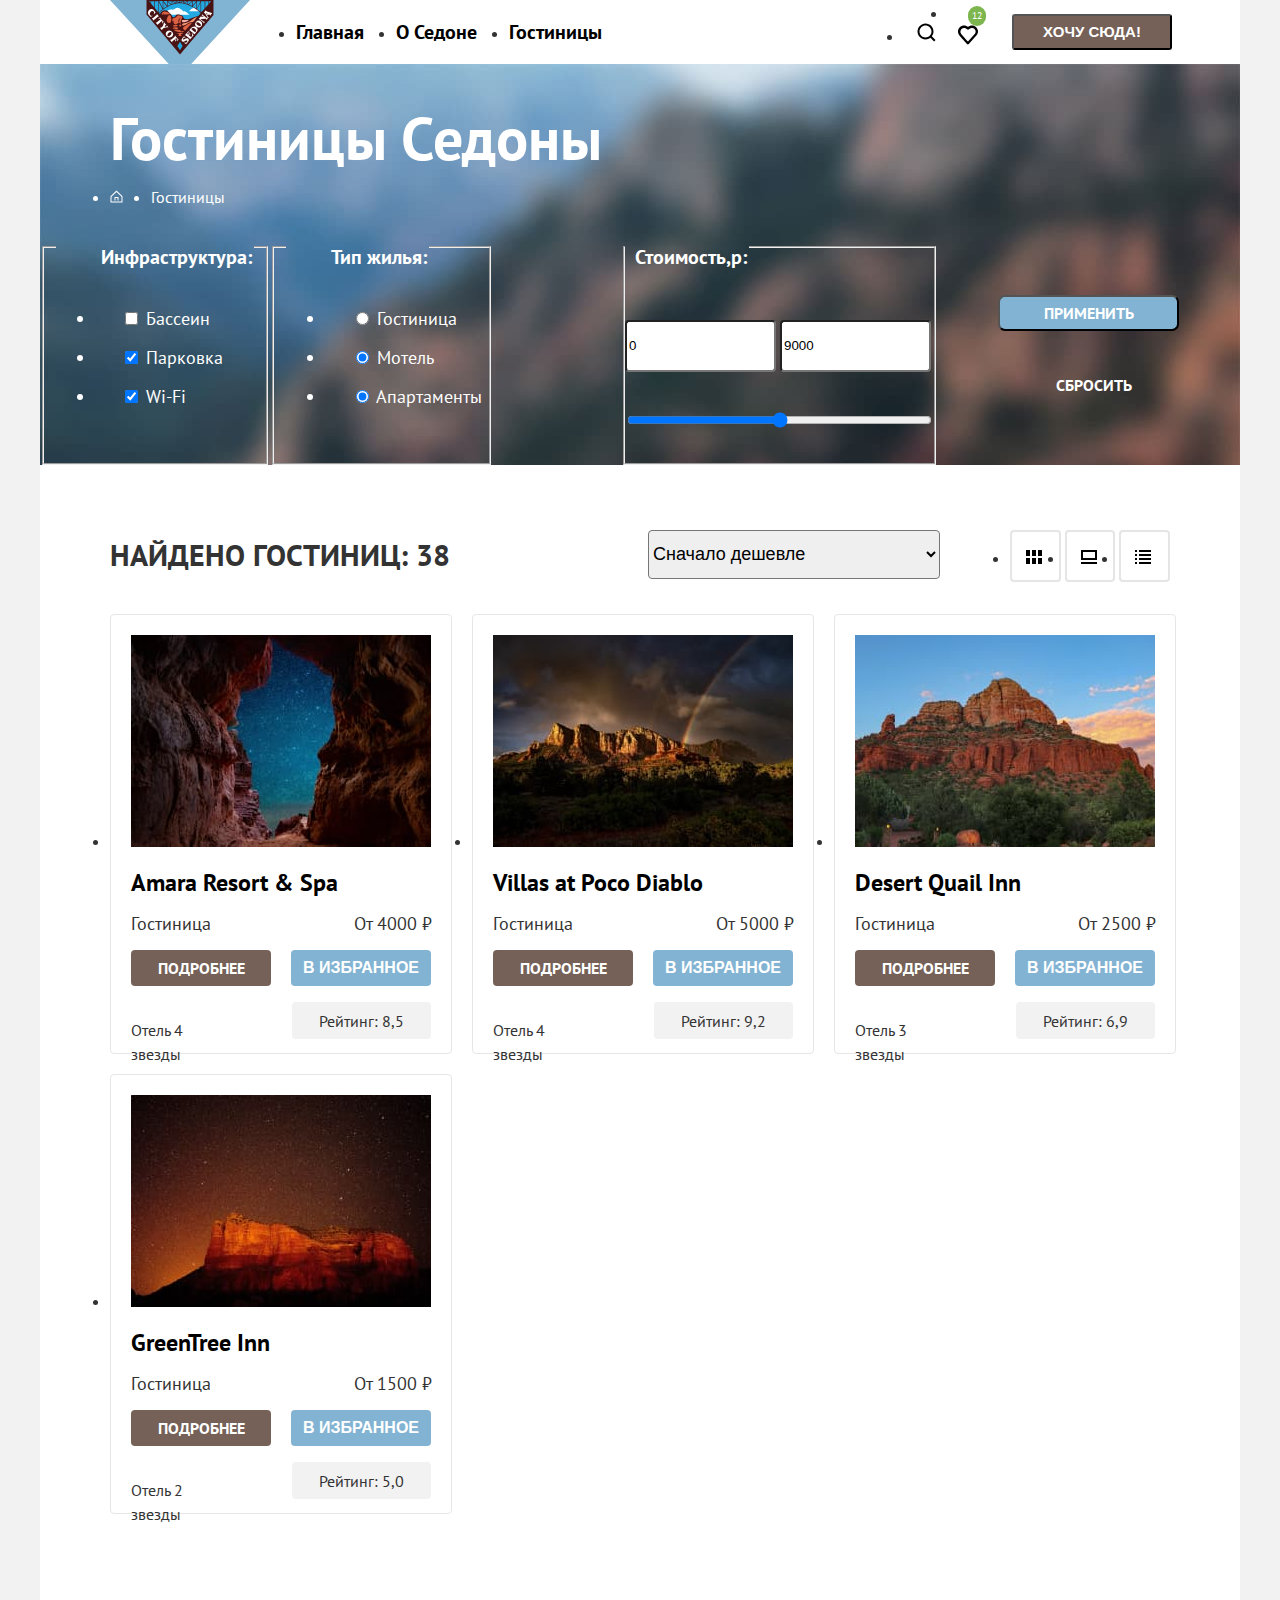
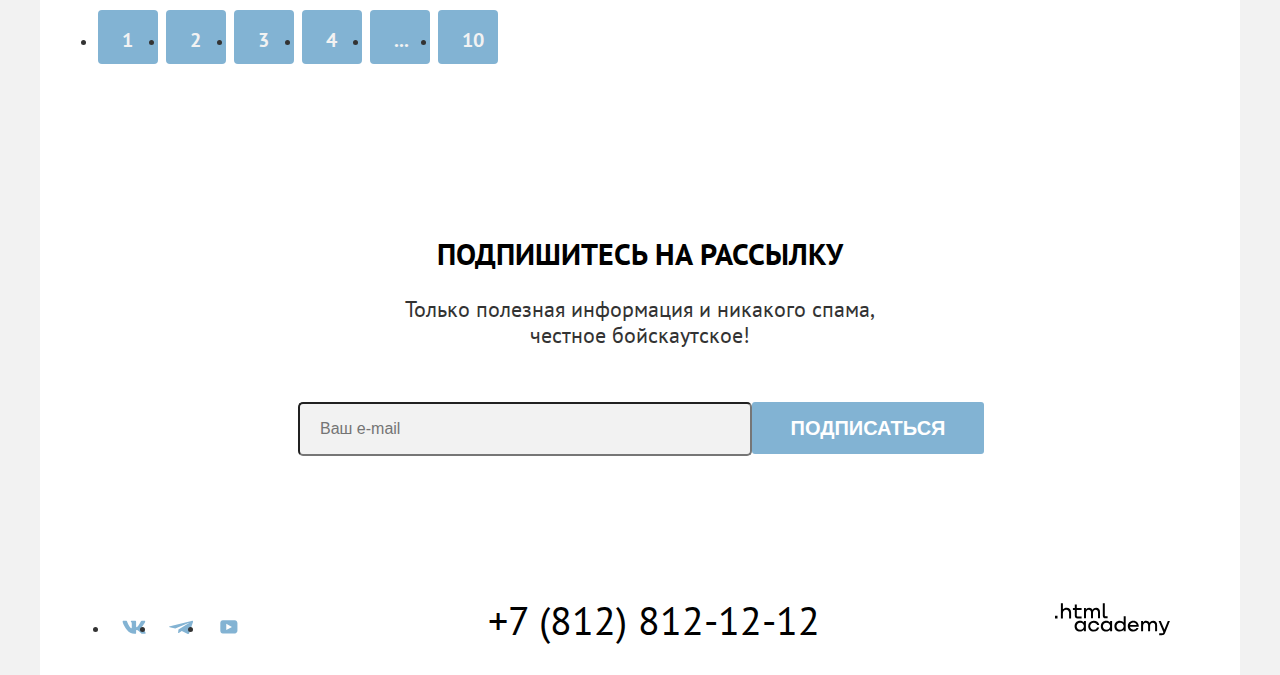
==== commit 29378b64: "ровняет сетки 2 страницы" ====
--- a/Catalog.html
+++ b/Catalog.html
@@ -8,12 +8,10 @@
 </head>
 <body>
   <div class="catalog_div">
-
-
     <header class="page-header">
       <nav class="navigation">
         <a href="index.html">
-          <img class="logo" src="images/Logo.svg" width="138" height="64" alt="Логотип города Седона">
+          <img class="logo" src="images/Logo.svg" width="140" height="70" alt="Логотип города Седона">
         </a>
         <ul class="navigation-list">
           <li class="navigation-it">
@@ -78,7 +76,7 @@
                   <li class="catalog-filter-item">
                     <label class="control" for="pool2">
                       <input class="control-input" type="checkbox" name="so-intense" id="pool2" checked>
-                      wi-fi
+                      Wi-Fi
                     </label>
                   </li>
                 </ul>
--- a/styles/styles.css
+++ b/styles/styles.css
@@ -34,6 +34,11 @@
 .logo-svg {
   display: block;
   margin: 0 auto;
+  padding-top: 51px;
+  padding-bottom: 82px;
+}
+.logo{
+  margin-left: 70px;
 }
 .page-container {
   width: 1200px;
@@ -75,7 +80,7 @@
   width: 160px;
   height: 36px;
   font-weight: 700;
-  font-size: 16px;
+  font-size: 15px;
   line-height: 20px;
   text-align: center;
   text-decoration: none;
@@ -103,10 +108,13 @@
   width: 88px;
   height: 64px;
   margin-top: 0px;
-  margin-left: 285px;
-
-}
-
+  margin-left: 245px;
+
+
+}
+.navigation-user-it1{
+  padding-left: 10px;
+}
 .navigation-user-it{
   padding: 22px 12px;
 
@@ -139,14 +147,17 @@
 
 .advantages-white-background{
   width: 1200px;
-  height: 261px;
+  height: 281px;
   background-color: rgba(255, 255, 255, 1);
+  margin-top: 0px;
 }
 .advantages-leag{
   font-weight: 700;
   font-size: 30px;
   line-height: 36px;
   text-align: center;
+  padding-top: 69px;
+  margin-top: 0px;
   text-transform: uppercase;
   color: rgba(0, 0, 0, 1);
 }
@@ -155,6 +166,7 @@
   font-size: 22px;
   line-height: 26px;
   text-align: center;
+  padding-bottom: 90px;
   color: rgba(51, 51, 51, 1);
 }
 
@@ -162,11 +174,19 @@
   font-weight: 700;
   font-size: 24px;
   line-height: 28px;
-}
-.advantages-text{
+
+}
+.advantages-text-1{
+  margin-top: 0px;
+  text-align: center;
   font-weight: 400;
   font-size: 18px;
   line-height: 21px;
+}
+.advantages-text{
+  font-weight: 400;
+  font-size: 18px;
+  line-height: 21px;
   color: rgba(0, 0, 0, 1);
   text-align: center;
 }
@@ -183,18 +203,24 @@
 .advantages-h3{
   text-transform: uppercase;
   text-align: center;
+  margin-top: 112px;
+  margin-bottom: 62px;
+}
+.advantages-h3-most{
   margin-top: 102px;
   margin-bottom: 62px;
+  font-weight: 700;
+  font-size: 24px;
+  line-height: 28px;
+  text-align: center;
+  text-transform: uppercase;
 
 }
 .visually-hidden{
   padding-top: 0px;
   margin-top: 0px;
 }
-.advantages-text-1{
-  text-align: center;
-
-}
+
 .advantages-list{
   display: flex;
   width: 1200px;
@@ -237,6 +263,7 @@
   line-height: 36px;
   padding-top: 64px;
   margin-top: 0px;
+  margin-bottom: 0px;
   text-align: center;
   text-transform: uppercase;
 }
@@ -246,6 +273,7 @@
   line-height: 26px;
   padding-bottom: 64px;
   text-align: center;
+
   color: rgba(51, 51, 51, 1);
 }
 .services-list{
@@ -275,6 +303,7 @@
   font-size: 24px;
   line-height: 28px;
   color: rgba(0, 0, 0, 1);
+  margin-bottom: 30px;
   text-transform: uppercase;
   text-align: center;
 }
@@ -302,6 +331,7 @@
   text-align: center;
   padding-top: 96px;
   margin-top: 0px;
+  margin-bottom: 20px;
   color: rgba(0, 0, 0, 1);
   text-transform: uppercase;
 }
@@ -310,12 +340,12 @@
   font-size: 22px;
   line-height: 26px;
   text-align: center;
-  margin-bottom: 54px;
+  margin-bottom: 60px;
 }
 .container-poisk a{
-  width: 276px;
+  width: 376px;
   border-radius: 3px;
-  padding: 8px 50px;
+  padding: 12px 50px;
   margin-left: 412px;
   font-weight: 700;
   font-size: 20px;
@@ -327,8 +357,9 @@
   text-align: center;
 }
 .signature{
+  height: 415px;
   background-image: url("../images/fon-bottom.jpg");
-  background-size: 1200px 415px;
+  background-size: 1200px 800px;
   background-repeat: no-repeat;
   margin-bottom: 0px;
   padding: 0px;
@@ -364,13 +395,29 @@
   text-align: center;
   color: rgba(0, 0, 0, 1);
 }
+.signature-form{
+  margin-top: 54px;
+  height: 52px;
+
+}
+.signature-input{
+  width: 428px;
+  height: 48px;
+  font-weight: 400;
+  font-size: 16px;
+  line-height: 24px;
+  margin-top: auto;
+  margin-left: 258px;
+  padding-left: 20px;
+  background-color: rgba(242, 242, 242, 1);
+  border-radius: 5px;
+}
 .signature-button{
   width: 232px;
-  height: 56px;
-  margin-top: 54px;
+  height: 52px;
   margin-left: 0px;
   font-weight: 700;
-  font-size: 20px;
+  font-size: 18px;
   line-height: 36px;
   text-align: center;
   border-radius: 3px;
@@ -417,7 +464,7 @@
 }
 .inner-nav-list{
   margin-top: 8px;
-  margin-left: 40px;
+  margin-left: 30px;
 }
 .inner-nav-list a{
   color: rgba(255, 255, 255, 1);
@@ -435,7 +482,7 @@
   display: flex;
   flex-direction: column;
   margin-top: 70px;
-  margin-left: 70px;
+  margin-left: 60px;
 
 }
 .buttom-ok{
@@ -447,7 +494,7 @@
   text-transform: uppercase;
   color: rgba(255, 255, 255, 1);
   background-color: rgba(130, 179, 211, 1);
-  width: 191px;
+  width: 181px;
   height: 36px;
   border-radius: 7px;
 
@@ -464,7 +511,7 @@
   border: none;
   width: 191px;
   height: 36px;
-  margin-top: 32px;
+  margin-top: 36px;
 }
 
 
@@ -475,7 +522,8 @@
 }
 .catalog-filter-title{
   padding-left: 45px;
-  margin-bottom: 32px;
+  margin-bottom: 16px;
+  padding-top: 20px;
   padding-bottom: 0px;
   font-weight: 700;
   font-size: 20px;
@@ -483,12 +531,14 @@
 
 }
 .catalog-filter-diopozon{
-  margin-left: 100px;
+  margin-left: 130px;
   padding-left: 0px;
   padding-right: 0px;
 }
+
 .catalog-filter-title-diopozon{
-  padding-left: 0px;
+  padding-left: 10px;
+  padding-top: 20px;
   margin-bottom: 45px;
   padding-bottom: 0px;
   font-weight: 700;
@@ -509,7 +559,9 @@
 
 }
 .catalog-filter-item{
+  width: 150px;
   margin-top: 16px;
+  padding-left: 25px;
   font-weight: 400;
   font-size: 18px;
   line-height: 23px;
@@ -517,8 +569,9 @@
 }
 .catalog-filter-diopozon-form{
   width: 143px;
-  height: 48px;
-  border-radius: 7px;
+  height: 46px;
+  border-radius: 4px;
+  margin-top: 0px;
 }
 .catalog_div{
   display: flex;
@@ -535,8 +588,11 @@
   margin-bottom: 40px;
 }
 .gelleri-title{
-  margin-right: 200px;
-  margin-top: auto;
+  width: 438px;
+  height: 36px;
+  text-transform: uppercase;
+  margin-right: 0px;
+  margin-top: 22px;
   margin-bottom: auto;
   font-weight: 700;
   font-size: 30px;
@@ -548,18 +604,20 @@
 }
 .variants{
   width: 292px;
-  padding-left: 0px;
-  margin-left: 40px;
+  height: 49px;
+  margin-top: 15px;
+  margin-left: 100px;
   text-align: left;
   font-weight: 400;
   font-size: 18px;
   line-height: 21px;
-  border-radius: 7px;
+  border-radius: 4px;
 
 }
 .gelleri-view-list{
   margin-top: auto;
   margin-bottom: auto;
+  margin-top: 15px;
   padding-left: 0px;
   margin-left: 70px;
   width: 160px;
@@ -568,13 +626,13 @@
   Gap: 4px;
 }
 .gelleri-view-it{
-  width: 48;
-  height: 48;
+  width: 44px;
+  height: 20px;
   gap: 10px;
   padding-top: 14px;
   padding-right: 12px;
   padding-bottom: 14px;
-  padding-left: 12px;
+  padding-left: 14px;
   border-radius: 4px;
   border-width: 2px;
   border: 2px solid rgba(229, 229, 229, 1);
@@ -589,17 +647,21 @@
   width: 1080px;
   margin-left: auto;
   margin-right: auto;
-  padding-left: 0px;
+  padding-left: 20px;
+  margin-top: 50px;
   display: flex;
   justify-content: flex-start;
   flex-wrap: wrap;
   gap: 20px;
 
+
 }
 .catalog-it{
   width: 340px;
   height: 438px;
-  border: 1px solid rgba(230, 230, 230, 1)
+  border-radius: 4px;
+  border: 1px solid rgba(230, 230, 230, 1);
+
 }
 .hotel-img{
   margin: 20px;
@@ -705,7 +767,7 @@
   margin-right: auto;
 }
 .pagination-list a{
-border-radius: 4px;
+  border-radius: 4px;
   padding-left: 0px;
   text-decoration: none;
   font-weight: 700;
@@ -732,35 +794,23 @@
   height: 415px;
 }
 .signature-catalog-h2{
-font-weight: 700;
-font-size: 30px;
-line-height: 36px;
-color: rgba(0, 0, 0, 1);
-text-transform: uppercase;
-padding-top: 96px;
-margin-top: 0px;
+  font-weight: 700;
+  font-size: 30px;
+  line-height: 36px;
+  color: rgba(0, 0, 0, 1);
+  text-transform: uppercase;
+  padding-top: 96px;
+  margin-top: 0px;
 }
 .signature-catalog-p{
   margin-bottom: 0px;
-font-weight: 400;
-font-size: 22px;
-line-height: 26px;
-text-align: center;
-color: rgba(51, 51, 51, 1);
-}
-.signature-form{
-  margin-top: 54px;
-  height: 52px;
-
-}
-.signature-input{
-  width: 452px;
-  height: 52px;
-  margin-top: auto;
-  margin-left: 258px;
-  background-color: rgba(242, 242, 242, 1);
-  border-radius: 4px;
-}
+  font-weight: 400;
+  font-size: 22px;
+  line-height: 26px;
+  text-align: center;
+  color: rgba(51, 51, 51, 1);
+}
+
 .signature-button{
   margin-top: auto;
   font-weight: 700;
@@ -791,6 +841,7 @@
 }
 .main-footer-it{
   margin-top: auto;
+  padding-bottom: 0px;
   padding-left: 12px;
   width: 47px;
 
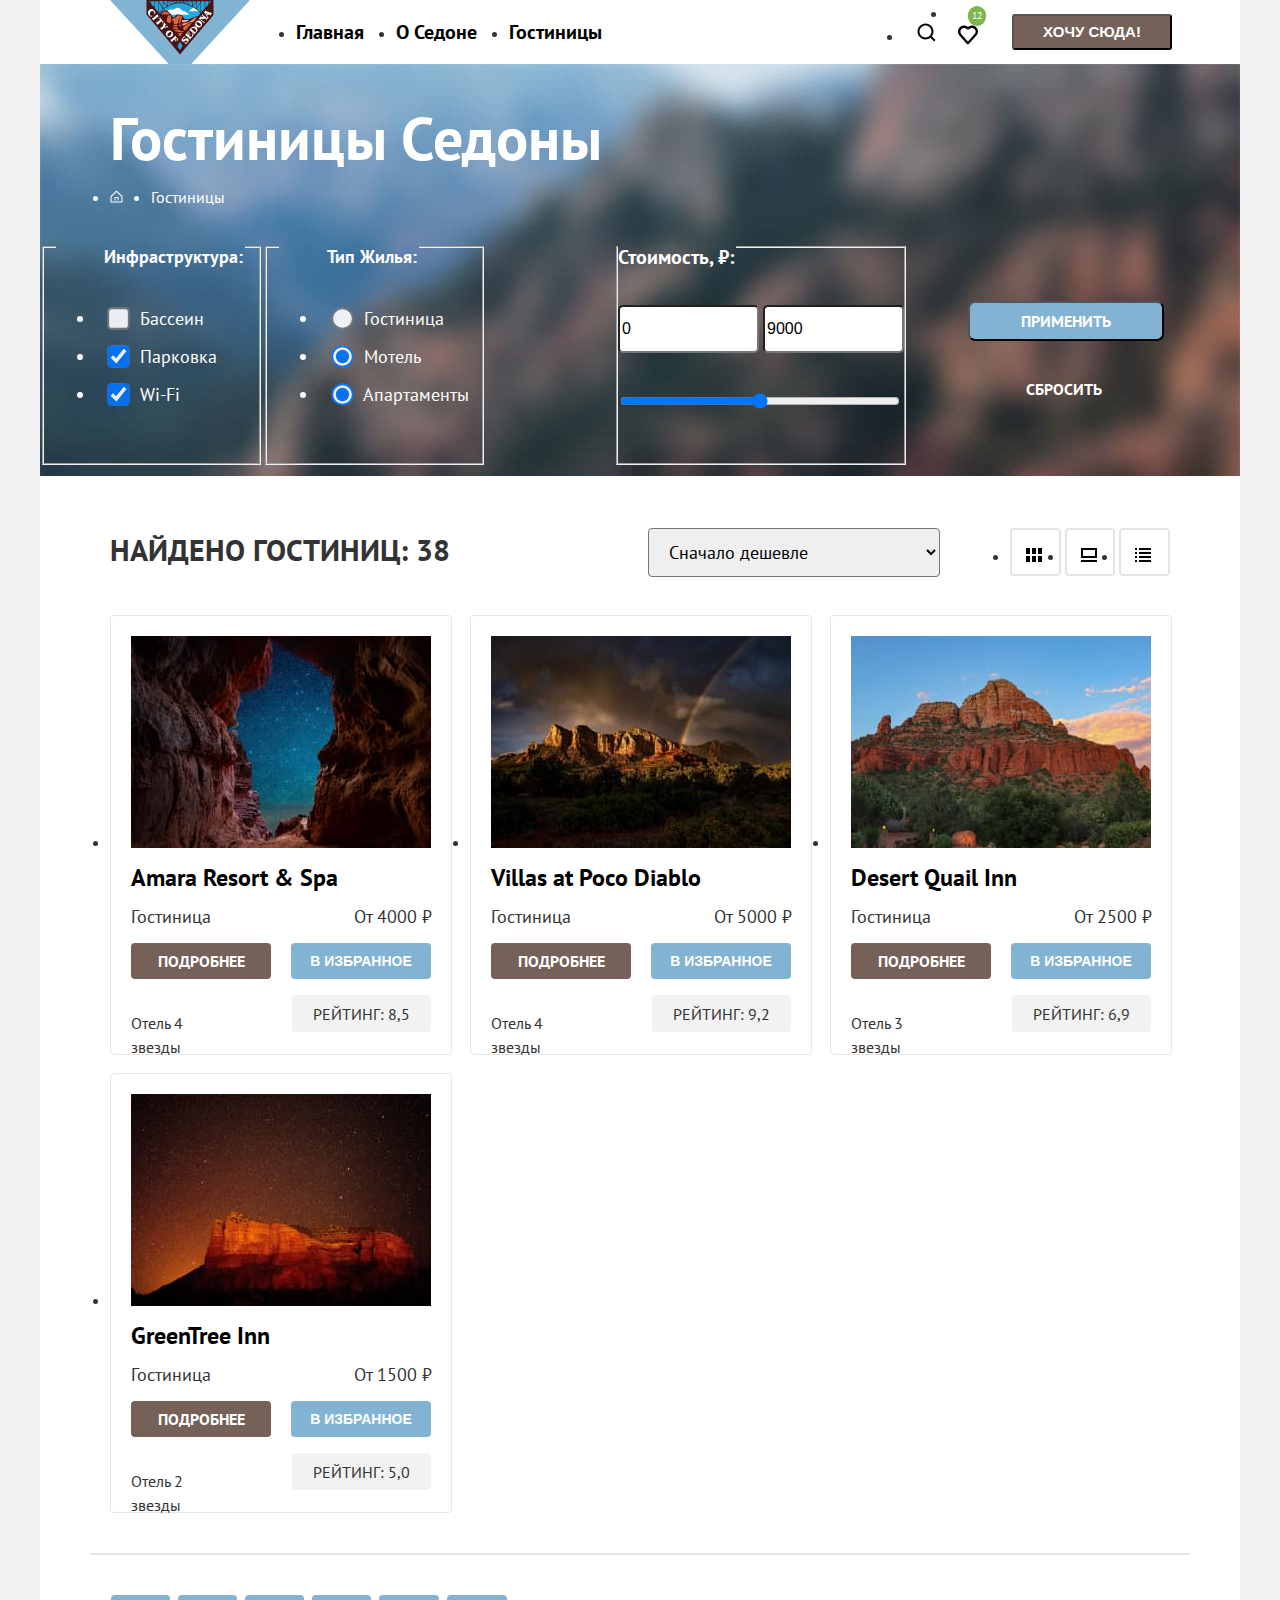
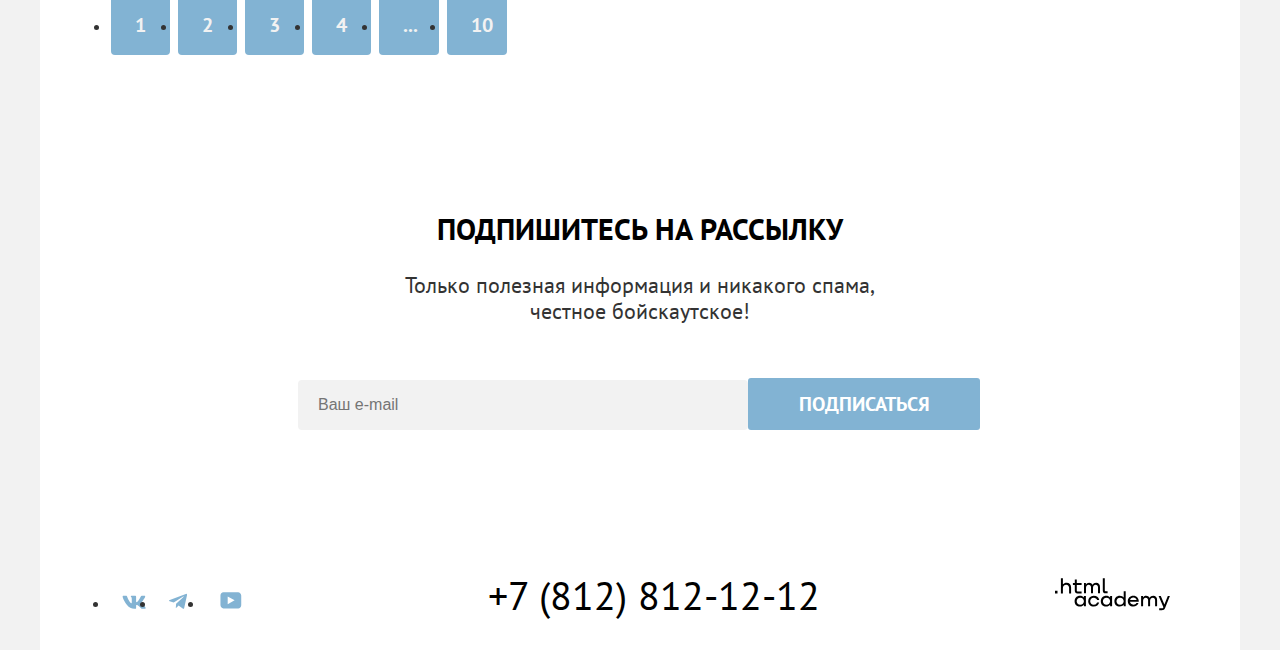
==== commit d29a8e83: "немного дорабатывает сетку каталога" ====
--- a/Catalog.html
+++ b/Catalog.html
@@ -63,49 +63,49 @@
                 <ul class="catalog-filter-list">
                   <li class="catalog-filter-item">
                     <label class="control" for="pool">
-                      <input class="control-  input" type="checkbox" name="bed-head-for-men" id="pool">
+                      <input class="control-input" type="checkbox" name="bed-head-for-men" id="pool">
                       Бассеин
                     </label>
                   </li>
                   <li class="catalog-filter-item">
                     <label class="control" for="pool1">
-                      <input class="control-input" type="checkbox" name="homme-deep-cleansing-cool" id="pool1" checked>
+                      <input class="control-input" type="checkbox" name="homme-deep-cleansing-cool" id="pool" checked>
                       Парковка
                     </label>
                   </li>
                   <li class="catalog-filter-item">
                     <label class="control" for="pool2">
-                      <input class="control-input" type="checkbox" name="so-intense" id="pool2" checked>
+                      <input class="control-input" type="checkbox" name="so-intense" id="pool" checked>
                       Wi-Fi
                     </label>
                   </li>
                 </ul>
               </fieldset>
               <fieldset class="catalog-filter-group">
-                <legend class="catalog-filter-title">Тип жилья:</legend>
+                <legend class="catalog-filter-title">Тип Жилья:</legend>
                 <ul class="catalog-filter-list">
                   <li class="catalog-filter-item">
                     <label class="control">
-                      <input class="control-input" type="radio" name="bed-head-for-men">
+                      <input class="control-input" type="radio" name="bed-head-for-men" id="pool">
                       Гостиница
                     </label>
                   </li>
                   <li class="catalog-filter-item">
                     <label class="control">
-                      <input class="control-input" type="radio" name="homme-deep-cleansing-cool" checked>
+                      <input class="control-input" type="radio" name="homme-deep-cleansing-cool" id="pool" checked>
                       Мотель
                     </label>
                   </li>
                   <li class="catalog-filter-item">
                     <label class="control">
-                      <input class="control-input" type="radio" name="so-intense" checked>
+                      <input class="control-input" type="radio" name="so-intense" id="pool" checked>
                       Апартаменты
                     </label>
                   </li>
                 </ul>
               </fieldset>
               <fieldset class="catalog-filter-diopozon">
-                <legend class="catalog-filter-title-diopozon">Стоимость,р:</legend>
+                <legend class="catalog-filter-title-diopozon">Стоимость, ₽:</legend>
                 <input class="catalog-filter-diopozon-form" type="text" value="0">
                 <input class="catalog-filter-diopozon-form" type="text" value="9000"><br>
                 <input class="catalog-filter-diopozon-range" type="range" id="dayscount" name="dayscount" min="0" max="9000" step="1">
@@ -267,12 +267,12 @@
           </li>
           <li class="main-footer-it">
             <a class="social-link" href="https://t.me/htmlacademy ">
-              <img src="images/Telegram.svg" width="24" height="14" alt="Телеграм">
+              <img src="images/Telegram.svg" width="18" height="16" alt="Телеграм">
             </a>
           </li>
           <li class="main-footer-it">
             <a class="social-link" href="https://www.youtube.com/user/htmlacademyru">
-              <img src="images/YouTube.svg" width="24" height="14" alt="Ютюб">
+              <img src="images/YouTube.svg" width="28" height="17" alt="Ютюб">
             </a>
           </li>
         </ul>
--- a/styles/styles.css
+++ b/styles/styles.css
@@ -410,15 +410,18 @@
   margin-left: 258px;
   padding-left: 20px;
   background-color: rgba(242, 242, 242, 1);
-  border-radius: 5px;
+  border-radius: 4px;
+  border: 0px;
 }
 .signature-button{
+  font-family: PT Sans;
+  font-weight: 400;
+  font-size: 22px;
+  line-height: 26px;
   width: 232px;
   height: 52px;
+  margin-top: 0px;
   margin-left: 0px;
-  font-weight: 700;
-  font-size: 18px;
-  line-height: 36px;
   text-align: center;
   border-radius: 3px;
   color: rgba(255, 255, 255, 1);
@@ -446,6 +449,8 @@
 /*Стили каталога*/
 
 .div-filter{
+  width: 1200px;
+  height: 412px;
   background-image: url("../images/background-img2.jpg");
   background-size: 1200px 412px;
   background-repeat: no-repeat;
@@ -494,8 +499,9 @@
   text-transform: uppercase;
   color: rgba(255, 255, 255, 1);
   background-color: rgba(130, 179, 211, 1);
-  width: 181px;
-  height: 36px;
+  width: 196px;
+  height: 40px;
+  margin-top: 6px;
   border-radius: 7px;
 
 }
@@ -511,7 +517,7 @@
   border: none;
   width: 191px;
   height: 36px;
-  margin-top: 36px;
+  margin-top: 30px;
 }
 
 
@@ -521,14 +527,21 @@
   height: 130px;
 }
 .catalog-filter-title{
-  padding-left: 45px;
+  padding-left: 48px;
   margin-bottom: 16px;
   padding-top: 20px;
   padding-bottom: 0px;
   font-weight: 700;
-  font-size: 20px;
+  font-size: 18px;
   line-height: 24px;
 
+}
+#pool {
+  transform:scale(1.7);
+  opacity:0.9;
+  cursor:pointer;
+  margin-right: 10px;
+  padding-left: 0px;
 }
 .catalog-filter-diopozon{
   margin-left: 130px;
@@ -537,9 +550,9 @@
 }
 
 .catalog-filter-title-diopozon{
-  padding-left: 10px;
+  padding-left: 0px;
   padding-top: 20px;
-  margin-bottom: 45px;
+  margin-bottom: 25px;
   padding-bottom: 0px;
   font-weight: 700;
   font-size: 20px;
@@ -548,7 +561,7 @@
 }
 .catalog-filter-diopozon-range{
   margin-top: 40px;
-  width: 305px;
+  width: 280px;
 }
 .catalog-form{
   display: flex;
@@ -560,18 +573,19 @@
 }
 .catalog-filter-item{
   width: 150px;
-  margin-top: 16px;
-  padding-left: 25px;
+  margin-top: 15px;
+  padding-left: 12px;
   font-weight: 400;
   font-size: 18px;
   line-height: 23px;
 
 }
 .catalog-filter-diopozon-form{
-  width: 143px;
-  height: 46px;
-  border-radius: 4px;
-  margin-top: 0px;
+  width: 133px;
+  height: 42px;
+  margin-top: 5px;
+  font-size: 16px;
+  border-radius: 5px;
 }
 .catalog_div{
   display: flex;
@@ -592,7 +606,7 @@
   height: 36px;
   text-transform: uppercase;
   margin-right: 0px;
-  margin-top: 22px;
+  margin-top: 6px;
   margin-bottom: auto;
   font-weight: 700;
   font-size: 30px;
@@ -605,7 +619,8 @@
 .variants{
   width: 292px;
   height: 49px;
-  margin-top: 15px;
+  padding-left: 16px;
+  margin-top: 2px;
   margin-left: 100px;
   text-align: left;
   font-weight: 400;
@@ -613,11 +628,14 @@
   line-height: 21px;
   border-radius: 4px;
 
+  font-family: PT Sans;
+
+
 }
 .gelleri-view-list{
   margin-top: auto;
   margin-bottom: auto;
-  margin-top: 15px;
+  margin-top: 2px;
   padding-left: 0px;
   margin-left: 70px;
   width: 160px;
@@ -626,8 +644,8 @@
   Gap: 4px;
 }
 .gelleri-view-it{
-  width: 44px;
-  height: 20px;
+  width: 34px;
+  height: 16px;
   gap: 10px;
   padding-top: 14px;
   padding-right: 12px;
@@ -648,11 +666,15 @@
   margin-left: auto;
   margin-right: auto;
   padding-left: 20px;
-  margin-top: 50px;
+  margin-top: 30px;
   display: flex;
   justify-content: flex-start;
   flex-wrap: wrap;
-  gap: 20px;
+  gap: 18px;
+  border-bottom: 2px solid;
+  border-color: rgba(229, 229, 229, 1);
+  padding-bottom: 40px;
+
 
 
 }
@@ -673,7 +695,7 @@
 .catalog-h3{
   height: 28px;
   margin-left: 20px;
-  margin-top: 16px;
+  margin-top: 10px;
   margin-bottom: 0px;
   font-weight: 700;
   font-size: 24px;
@@ -683,10 +705,11 @@
 .catalog-p1-p2{
   display: flex;
 
+
 }
 .catalog-p1{
   margin-left: 20px;
-  margin-top: 16px;
+  margin-top: 14px;
   margin-bottom: 0px;
   font-weight: 400;
   font-size: 18px;
@@ -699,7 +722,7 @@
   font-size: 18px;
   line-height: 21px;
   cursor: rgba(51, 51, 51, 1);
-  margin-top: 16px;
+  margin-top: 14px;
   margin-bottom: 0px;
 }
 .catalog-a-input{
@@ -713,7 +736,7 @@
   padding-bottom: auto;
   width: 140px;
   height: 28px;
-  font-weight: 700;
+  font-weight: 630;
   font-size: 16px;
   line-height: 20px;
   color: rgba(255, 255, 255, 1);
@@ -726,8 +749,8 @@
   height: 36px;
   border-radius: 4px;
   margin-left: 20px;
-  font-weight: 700;
-  font-size: 16px;
+  font-weight: 630;
+  font-size: 14px;
   line-height: 20px;
   text-transform: uppercase;
   background-color: rgba(130, 179, 211, 1);
@@ -743,6 +766,7 @@
 
 }
 .rating{
+  text-transform: uppercase;
   width: 140px;
   height: 28px;
   margin-top: 0px;
@@ -760,11 +784,12 @@
 /*кнопки листания галереи*/
 .pagination-ul{
   width: 1060px;
+  height: 0px;
   margin-top: 40px;
-  padding-top: 40px;
   padding-bottom: 60px;
   margin-left: 50px;
   margin-right: auto;
+
 }
 .pagination-list a{
   border-radius: 4px;
@@ -776,14 +801,18 @@
   color: rgba(242, 242, 242, 1);
 }
 .pagination-list{
-  display: flex;
-  padding-left: 0px;
+  width: 400px;
+  height: 60px;
+  display: flex;
+  padding-left: 13px;
+
+
 }
 .pagination-it{
   background-color: rgba(130, 179, 211, 1);
   padding: 12px 24px;
   width: 12px;
-  height: 30px;
+  height: 36px;
   border-radius: 4px;
   margin-left: 8px;
 
@@ -791,7 +820,8 @@
 .signature-catalog{
   background-color: rgba(255, 255, 255, 1);
   width: 1200px;
-  height: 415px;
+  height: 475px;
+
 }
 .signature-catalog-h2{
   font-weight: 700;
@@ -799,8 +829,9 @@
   line-height: 36px;
   color: rgba(0, 0, 0, 1);
   text-transform: uppercase;
-  padding-top: 96px;
-  margin-top: 0px;
+  padding-top: 156px;
+  margin-top: 0px;
+
 }
 .signature-catalog-p{
   margin-bottom: 0px;
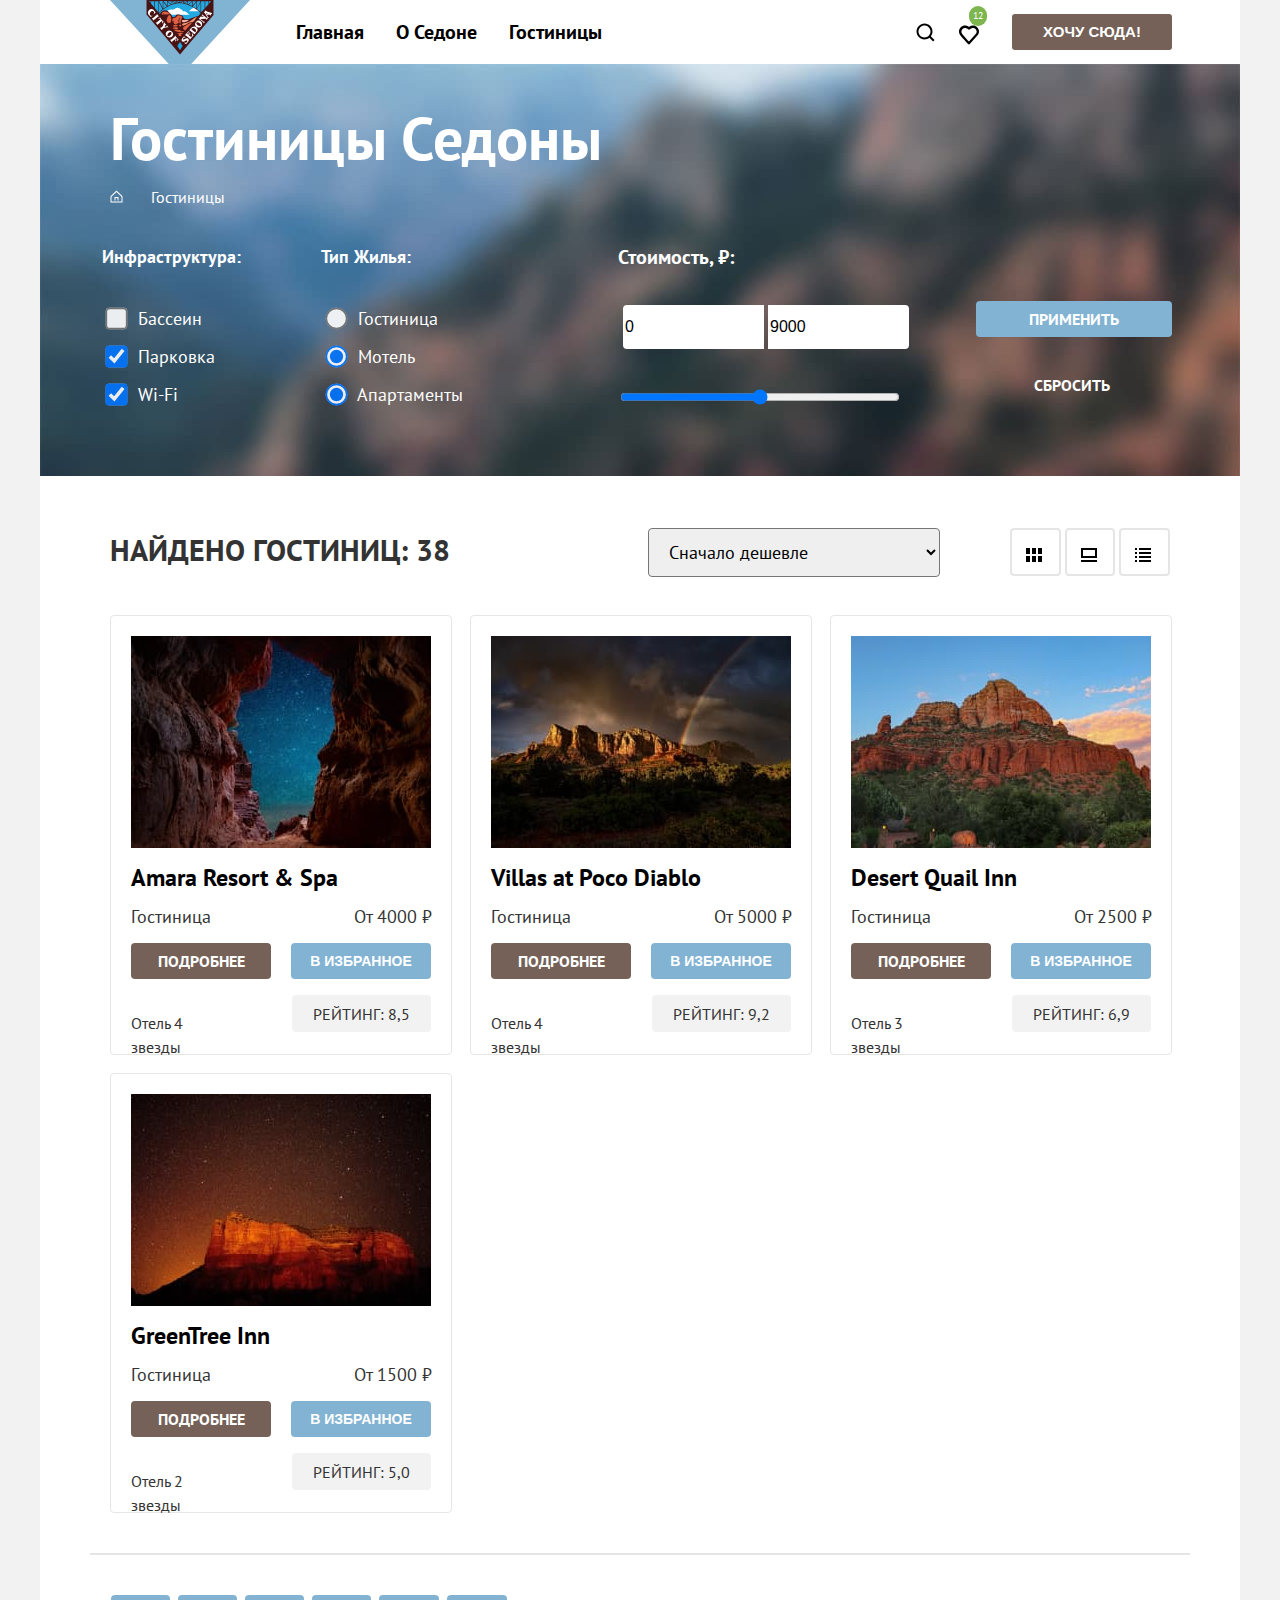
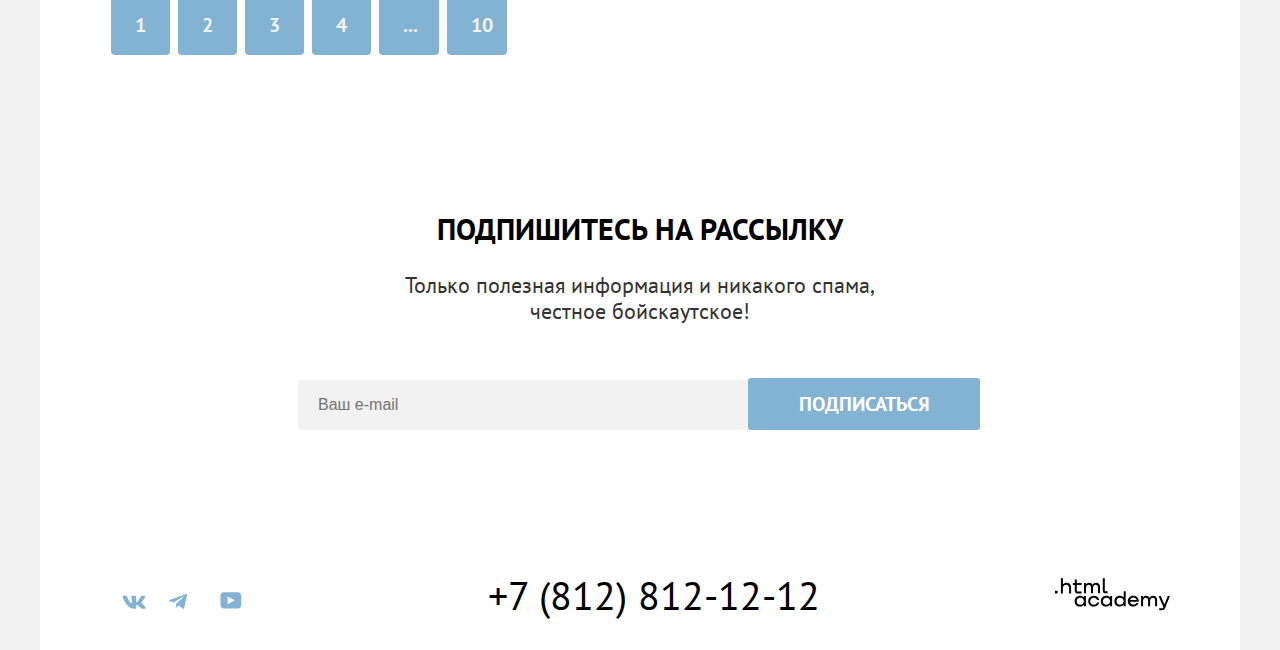
==== commit 36e37392: "подгоняет фильтры галереи" ====
--- a/Catalog.html
+++ b/Catalog.html
@@ -106,8 +106,8 @@
               </fieldset>
               <fieldset class="catalog-filter-diopozon">
                 <legend class="catalog-filter-title-diopozon">Стоимость, ₽:</legend>
-                <input class="catalog-filter-diopozon-form" type="text" value="0">
-                <input class="catalog-filter-diopozon-form" type="text" value="9000"><br>
+                <input class="catalog-filter-diopozon-form1" type="text" value="0">
+                <input class="catalog-filter-diopozon-form2" type="text" value="9000"><br>
                 <input class="catalog-filter-diopozon-range" type="range" id="dayscount" name="dayscount" min="0" max="9000" step="1">
               </fieldset>
               <div class="buttom-div">
@@ -229,22 +229,22 @@
           <div class="pagination-ul">
           <ul class="pagination-list">
             <li class="pagination-it">
-              <a class="pagination-it-curret" href="#">1</a>
-            </li>
-            <li class="pagination-it">
-              <a class="pagination-it-curret" href="#">2</a>
-            </li>
-            <li class="pagination-it">
-              <a class="pagination-it-curret" href="#">3</a>
-            </li>
-            <li class="pagination-it">
-              <a class="pagination-it-curret" href="#">4</a>
-            </li>
-            <li class="pagination-it">
-              <a class="pagination-it-curret" href="#">...</a>
-            </li>
-            <li class="pagination-it">
-              <a class="pagination-it-curret" href="#">10</a>
+              <a class="pagination-linc" href="#">1</a>
+            </li>
+            <li class="pagination-it">
+              <a class="pagination-linc" href="#">2</a>
+            </li>
+            <li class="pagination-it">
+              <a class="pagination-linc" href="#">3</a>
+            </li>
+            <li class="pagination-it">
+              <a class="pagination-linc" href="#">4</a>
+            </li>
+            <li class="pagination-it">
+              <a class="pagination-linc">...</a>
+            </li>
+            <li class="pagination-it">
+              <a class="pagination-linc">10</a>
             </li>
           </ul>
           </div>
--- a/styles/styles.css
+++ b/styles/styles.css
@@ -87,6 +87,7 @@
   margin-left: 20px;
   margin-top: 14px;
   border-radius: 3px;
+  border: 0px;
   color: rgba(255, 255, 255, 1);
   background-color: rgba(117, 97, 87, 1);
 
@@ -99,6 +100,7 @@
   margin-left: 30px;
   width: 339px;
   height: 64px;
+  list-style-type: none;
 
 }
 
@@ -109,16 +111,18 @@
   height: 64px;
   margin-top: 0px;
   margin-left: 245px;
-
+  list-style-type: none;
 
 }
 .navigation-user-it1{
-  padding-left: 10px;
+  width: 44px;
+  height: 64px;
+  padding-bottom: 10px;
 }
 .navigation-user-it{
-  padding: 22px 12px;
-
-
+  width: 44px;
+  height: 64px;
+  padding: 22px 11px;
 }
 .likes-number{
   font-weight: 400;
@@ -166,7 +170,7 @@
   font-size: 22px;
   line-height: 26px;
   text-align: center;
-  padding-bottom: 90px;
+
   color: rgba(51, 51, 51, 1);
 }
 
@@ -227,6 +231,7 @@
   padding-left: 0px;
   margin-top: 0px;
   margin-bottom: 0px;
+  list-style-type: none;
 }
 .advantages-it-2{
   width: 400px;
@@ -284,7 +289,7 @@
   margin-right: 0px;
   padding-left: 0px;
   margin-bottom: 0px;
-
+  list-style-type: none;
 }
 .services-it-food{
   background-color: rgba(255, 255, 255, 1);
@@ -487,7 +492,7 @@
   display: flex;
   flex-direction: column;
   margin-top: 70px;
-  margin-left: 60px;
+  margin-left: 65px;
 
 }
 .buttom-ok{
@@ -500,9 +505,10 @@
   color: rgba(255, 255, 255, 1);
   background-color: rgba(130, 179, 211, 1);
   width: 196px;
-  height: 40px;
+  height: 36px;
   margin-top: 6px;
-  border-radius: 7px;
+  border-radius: 4px;
+  border: 0px;
 
 }
 .buttom-reset{
@@ -525,6 +531,7 @@
 .catalog-filter-list{
   width: 151px;
   height: 130px;
+  list-style-type: none;
 }
 .catalog-filter-title{
   padding-left: 48px;
@@ -544,9 +551,10 @@
   padding-left: 0px;
 }
 .catalog-filter-diopozon{
-  margin-left: 130px;
+  margin-left: 140px;
   padding-left: 0px;
   padding-right: 0px;
+  border: 0px;
 }
 
 .catalog-filter-title-diopozon{
@@ -568,6 +576,7 @@
 }
 .inner-nav-list{
   display: flex;
+  list-style-type: none;
 
 
 }
@@ -580,12 +589,27 @@
   line-height: 23px;
 
 }
-.catalog-filter-diopozon-form{
-  width: 133px;
+.catalog-filter-group{
+  border: 0px;
+}
+.catalog-filter-diopozon-form1{
+  width: 137px;
+  height: 42px;
+  margin-left: 5px;
+  margin-top: 5px;
+  font-size: 16px;
+  border-top-left-radius: 4px;
+  border-bottom-left-radius: 4px;
+  border: 0px;
+}
+.catalog-filter-diopozon-form2{
+  width: 137px;
   height: 42px;
   margin-top: 5px;
   font-size: 16px;
-  border-radius: 5px;
+  border-top-right-radius: 4px;
+  border-bottom-right-radius: 4px;
+  border: 0px;
 }
 .catalog_div{
   display: flex;
@@ -642,6 +666,7 @@
   height: 48px;
   display: flex;
   Gap: 4px;
+  list-style-type: none;
 }
 .gelleri-view-it{
   width: 34px;
@@ -674,7 +699,7 @@
   border-bottom: 2px solid;
   border-color: rgba(229, 229, 229, 1);
   padding-bottom: 40px;
-
+  list-style-type: none;
 
 
 }
@@ -799,13 +824,15 @@
   font-size: 20px;
   line-height: 36px;
   color: rgba(242, 242, 242, 1);
+
 }
 .pagination-list{
+
   width: 400px;
   height: 60px;
   display: flex;
   padding-left: 13px;
-
+  list-style-type: none;
 
 }
 .pagination-it{
@@ -868,6 +895,7 @@
   margin-left: 70px;
   padding-left: 0px;
   padding-top: 0px;
+  list-style-type: none;
 
 }
 .main-footer-it{
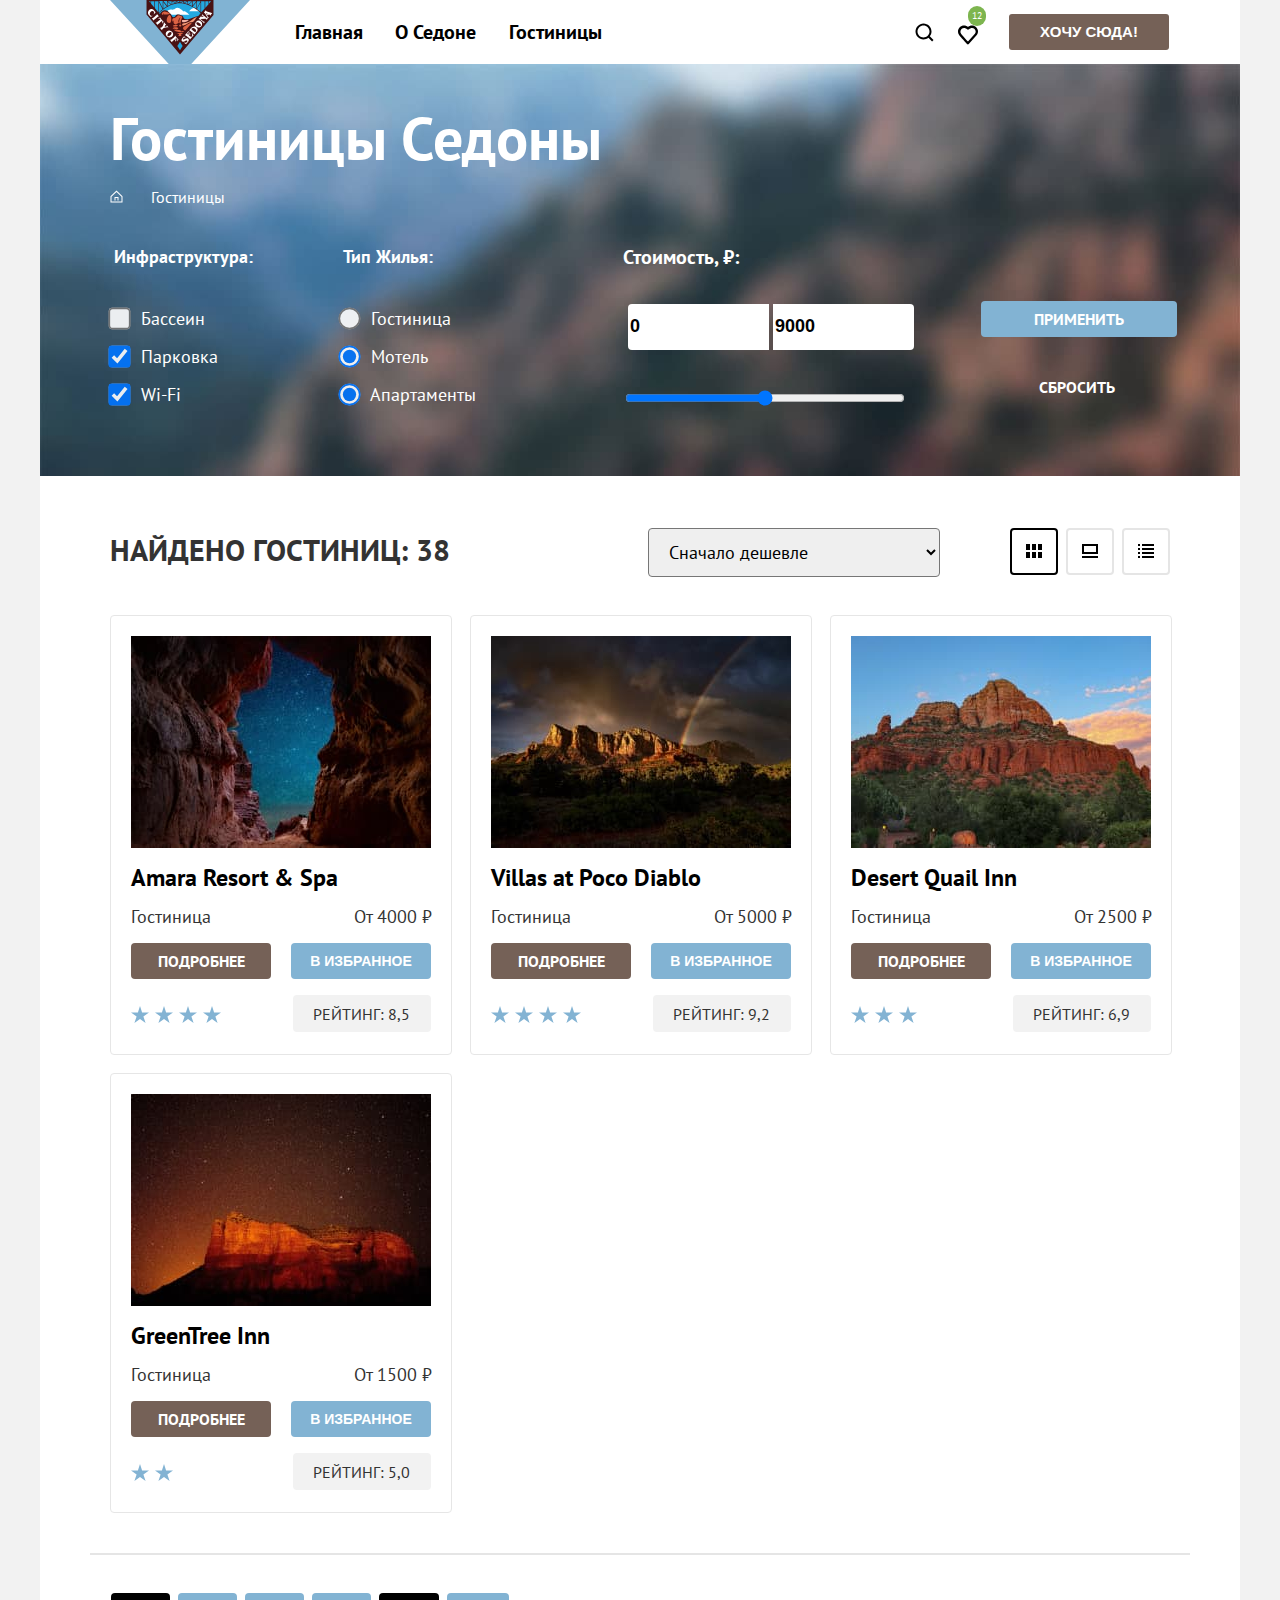
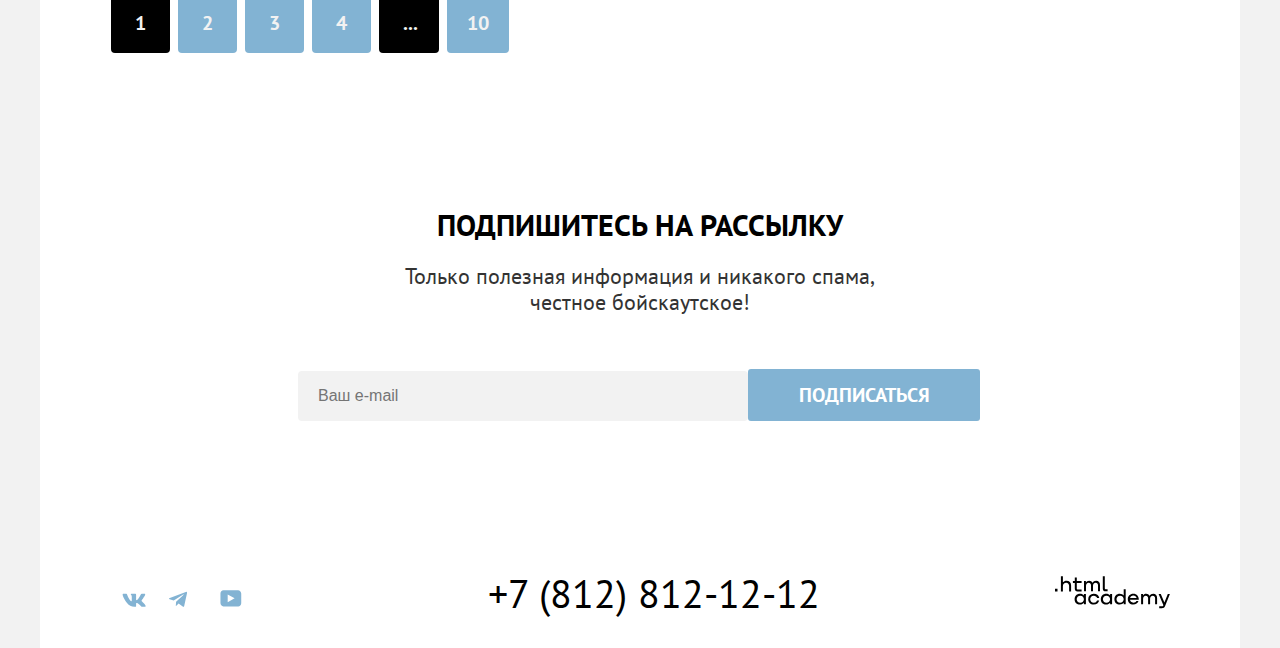
==== commit 71c55712: "Подтягивает по PP страницу каталога" ====
--- a/Catalog.html
+++ b/Catalog.html
@@ -159,9 +159,20 @@
                 <input class="catalog-input" type="submit" name="izbr" value="в избранное">
               </div>
               <div class="four-stars-rating">
-                <p class="four-stars">
-                  <span class="visually-hidden">Отель 4 звезды</span>
-                </p>
+                <ul class="stars-list">
+                  <li class="stars-it">
+                    <img src="images/stars.svg" alt="звёздочка">
+                  </li>
+                  <li class="stars-it">
+                    <img src="images/stars.svg" alt="звёздочка">
+                  </li>
+                  <li>
+                    <img src="images/stars.svg" alt="звёздочка">
+                  </li>
+                  <li class="stars-it">
+                    <img src="images/stars.svg" alt="звёздочка">
+                  </li>
+                </ul>
                 <p class="rating">Рейтинг: 8,5</p>
               </div>
             </li>
@@ -179,9 +190,20 @@
                 <input class="catalog-input" type="submit" name="izbr" value="в избранное">
               </div>
               <div class="four-stars-rating">
-                <p class="four-stars">
-                  <span class="visually-hidden">Отель 4 звезды</span>
-                </p>
+                <ul class="stars-list">
+                  <li class="stars-it">
+                    <img src="images/stars.svg" alt="звёздочка">
+                  </li>
+                  <li class="stars-it">
+                    <img src="images/stars.svg" alt="звёздочка">
+                  </li>
+                  <li>
+                    <img src="images/stars.svg" alt="звёздочка">
+                  </li>
+                  <li class="stars-it">
+                    <img src="images/stars.svg" alt="звёздочка">
+                  </li>
+                </ul>
                 <p class="rating">Рейтинг: 9,2</p>
               </div>
             </li>
@@ -199,9 +221,17 @@
                 <input class="catalog-input" type="submit" name="izbr" value="в избранное">
               </div>
               <div class="four-stars-rating">
-                <p class="four-stars">
-                  <span class="visually-hidden">Отель 3 звезды</span>
-                </p>
+                <ul class="stars-list">
+                  <li class="stars-it">
+                    <img src="images/stars.svg" alt="звёздочка">
+                  </li>
+                  <li class="stars-it">
+                    <img src="images/stars.svg" alt="звёздочка">
+                  </li>
+                  <li>
+                    <img src="images/stars.svg" alt="звёздочка">
+                  </li>
+                </ul>
                 <p class="rating">Рейтинг: 6,9</p>
               </div>
             </li>
@@ -219,34 +249,39 @@
                 <input class="catalog-input" type="submit" name="izbr" value="в избранное">
               </div>
               <div class="four-stars-rating">
-                <p class="four-stars">
-                  <span class="visually-hidden">Отель 2 звезды</span>
-                </p>
+                <ul class="stars-list">
+                  <li class="stars-it">
+                    <img src="images/stars.svg" alt="звёздочка">
+                  </li>
+                  <li class="stars-it">
+                    <img src="images/stars.svg" alt="звёздочка">
+                  </li>
+                </ul>
                 <p class="rating">Рейтинг: 5,0</p>
               </div>
             </li>
           </ul>
           <div class="pagination-ul">
-          <ul class="pagination-list">
-            <li class="pagination-it">
-              <a class="pagination-linc" href="#">1</a>
-            </li>
-            <li class="pagination-it">
-              <a class="pagination-linc" href="#">2</a>
-            </li>
-            <li class="pagination-it">
-              <a class="pagination-linc" href="#">3</a>
-            </li>
-            <li class="pagination-it">
-              <a class="pagination-linc" href="#">4</a>
-            </li>
-            <li class="pagination-it">
-              <a class="pagination-linc">...</a>
-            </li>
-            <li class="pagination-it">
-              <a class="pagination-linc">10</a>
-            </li>
-          </ul>
+            <ul class="pagination-list">
+              <li class="pagination-it">
+                <a class="pagination-linc" href="#">1</a>
+              </li>
+              <li class="pagination-it">
+                <a class="pagination-linc" href="#">2</a>
+              </li>
+              <li class="pagination-it">
+                <a class="pagination-linc" href="#">3</a>
+              </li>
+              <li class="pagination-it">
+                <a class="pagination-linc" href="#">4</a>
+              </li>
+              <li class="pagination-it">
+                <a class="pagination-linc">...</a>
+              </li>
+              <li class="pagination-it">
+                <a class="pagination-linc">10</a>
+              </li>
+            </ul>
           </div>
         </section>
         <section class="signature-catalog">
--- a/styles/styles.css
+++ b/styles/styles.css
@@ -71,9 +71,15 @@
   text-decoration: none;
 
 }
+.navigation-it:nth-child(2){
+  width: 134px;
+}
 .navigation-it{
-  margin: 20px 16px;
-
+  width: 100px;
+  height: 64px;
+  margin-left: 2px;
+  padding: 20px 16px;
+  padding-left: 14px;
 
 }
 .navigation-bottom {
@@ -84,7 +90,7 @@
   line-height: 20px;
   text-align: center;
   text-decoration: none;
-  margin-left: 20px;
+  margin-left: 18px;
   margin-top: 14px;
   border-radius: 3px;
   border: 0px;
@@ -97,7 +103,7 @@
   justify-content: flex-start;
   margin: 0;
   padding: 0;
-  margin-left: 30px;
+  margin-left: 29px;
   width: 339px;
   height: 64px;
   list-style-type: none;
@@ -523,7 +529,7 @@
   border: none;
   width: 191px;
   height: 36px;
-  margin-top: 30px;
+  margin-top: 32px;
 }
 
 
@@ -533,8 +539,12 @@
   height: 130px;
   list-style-type: none;
 }
+.control{
+  padding-left: 3px;
+
+}
 .catalog-filter-title{
-  padding-left: 48px;
+  padding-left: 60px;
   margin-bottom: 16px;
   padding-top: 20px;
   padding-bottom: 0px;
@@ -551,7 +561,7 @@
   padding-left: 0px;
 }
 .catalog-filter-diopozon{
-  margin-left: 140px;
+  margin-left: 135px;
   padding-left: 0px;
   padding-right: 0px;
   border: 0px;
@@ -594,19 +604,21 @@
 }
 .catalog-filter-diopozon-form1{
   width: 137px;
-  height: 42px;
+  height: 44px;
   margin-left: 5px;
-  margin-top: 5px;
-  font-size: 16px;
+  margin-top: 4px;
+  font-size: 18px;
+  font-weight: 700;
   border-top-left-radius: 4px;
   border-bottom-left-radius: 4px;
   border: 0px;
 }
 .catalog-filter-diopozon-form2{
   width: 137px;
-  height: 42px;
-  margin-top: 5px;
-  font-size: 16px;
+  height: 44px;
+  margin-top: 4px;
+  font-size: 18px;
+  font-weight: 700;
   border-top-right-radius: 4px;
   border-bottom-right-radius: 4px;
   border: 0px;
@@ -665,16 +677,18 @@
   width: 160px;
   height: 48px;
   display: flex;
-  Gap: 4px;
-  list-style-type: none;
+  Gap: 8px;
+  list-style-type: none;
+}
+.gelleri-view-it:nth-child(1){
+  border: 2px solid rgba(0, 0, 0, 1);
 }
 .gelleri-view-it{
   width: 34px;
-  height: 16px;
-  gap: 10px;
-  padding-top: 14px;
+  height: 17px;
+  padding-top: 10px;
   padding-right: 12px;
-  padding-bottom: 14px;
+  padding-bottom: 16px;
   padding-left: 14px;
   border-radius: 4px;
   border-width: 2px;
@@ -782,6 +796,14 @@
   color: rgba(255, 255, 255, 1);
   border: none;
 }
+.stars-list{
+  padding-left: 0px;
+  padding-top: 10px;
+  width: 140px;
+  display: flex;
+  gap: 6px;
+  list-style-type: none;
+}
 .four-stars-rating{
   display: flex;
   width: 300px;
@@ -795,7 +817,7 @@
   width: 140px;
   height: 28px;
   margin-top: 0px;
-  margin-left: 55px;
+  margin-left: 23px;
   padding-top: 9px;
   font-weight: 400;
   font-size: 16px;
@@ -810,11 +832,10 @@
 .pagination-ul{
   width: 1060px;
   height: 0px;
-  margin-top: 40px;
+  margin-top: 38px;
   padding-bottom: 60px;
   margin-left: 50px;
   margin-right: auto;
-
 }
 .pagination-list a{
   border-radius: 4px;
@@ -826,8 +847,18 @@
   color: rgba(242, 242, 242, 1);
 
 }
+
+.pagination-it:nth-child(6){
+  padding-left: 20px;
+  padding-right: 30px;
+}
+.pagination-it:nth-child(5){
+  background-color: rgba(0, 0, 0, 1);
+}
+.pagination-it:nth-child(1){
+  background-color: rgba(0, 0, 0, 1);
+}
 .pagination-list{
-
   width: 400px;
   height: 60px;
   display: flex;
@@ -856,11 +887,12 @@
   line-height: 36px;
   color: rgba(0, 0, 0, 1);
   text-transform: uppercase;
-  padding-top: 156px;
-  margin-top: 0px;
-
+  padding-top: 154px;
+  margin-top: 0px;
+  margin-bottom: 0px;
 }
 .signature-catalog-p{
+  margin-top: 20px;
   margin-bottom: 0px;
   font-weight: 400;
   font-size: 22px;
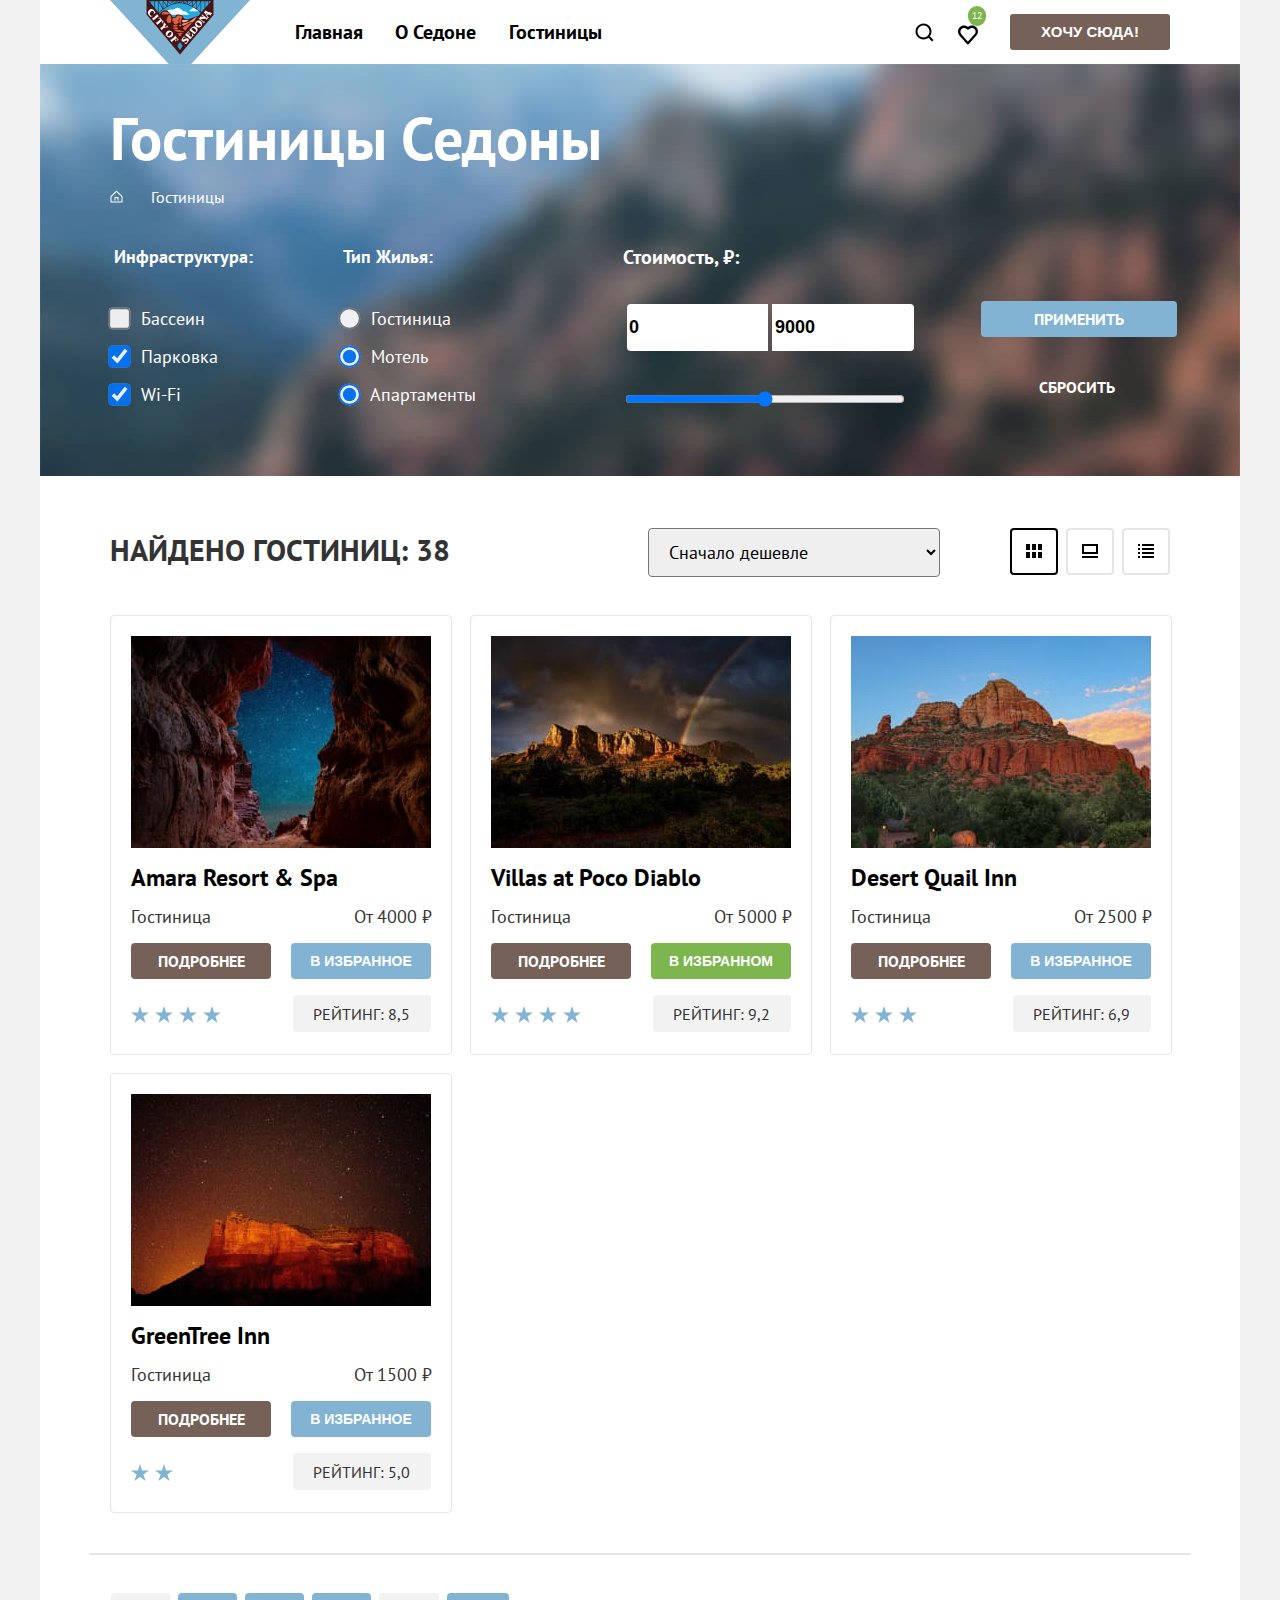
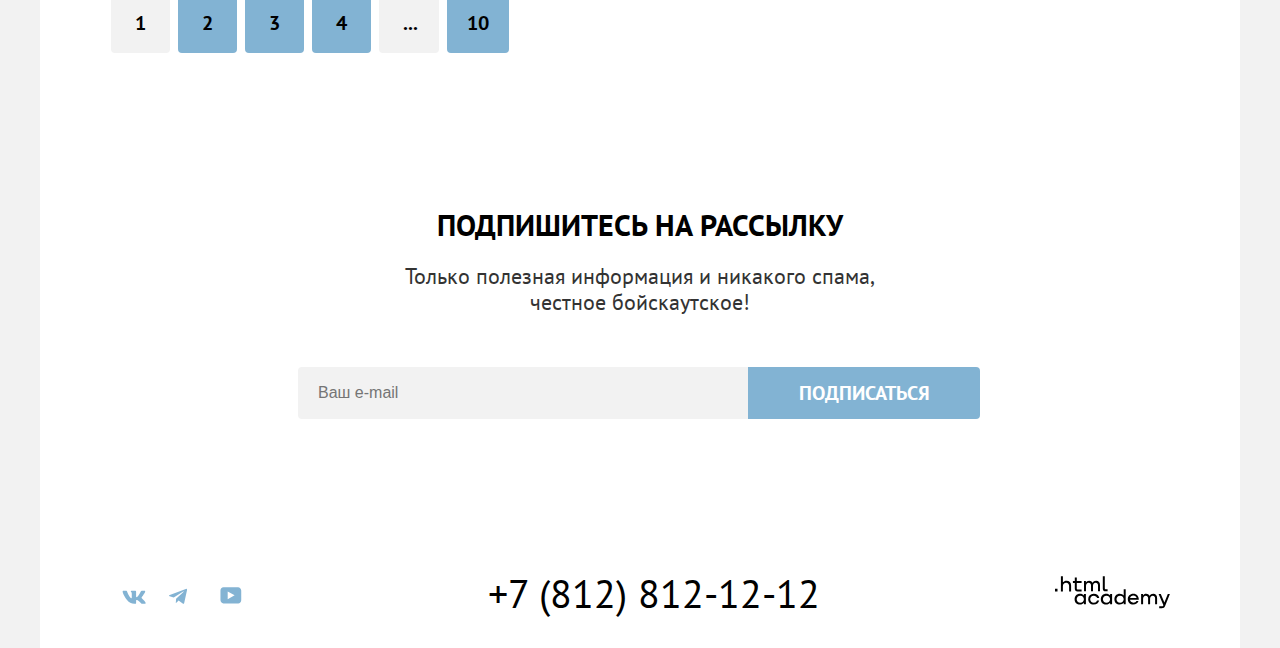
==== commit 4601b0e4: "подтягивает обе страница по РР" ====
--- a/Catalog.html
+++ b/Catalog.html
@@ -47,7 +47,6 @@
               <li class="inner-nav-it">
                 <a class="inner-nav-it-a" href="index.html">
                   <img src="images/Vector-krohi.svg" alt="#">
-                  <!--<span class="visually-hidden">На главную страницу</span>-->
                 </a>
               </li>
               <li class="inner-nav-it">
@@ -187,7 +186,7 @@
               </div>
               <div class="catalog-a-input">
                 <a class="catalog-a" href="#">подробнее</a>
-                <input class="catalog-input" type="submit" name="izbr" value="в избранное">
+                <input class="catalog-input-green" type="submit" name="izbr" value="в избранном">
               </div>
               <div class="four-stars-rating">
                 <ul class="stars-list">
--- a/styles/styles.css
+++ b/styles/styles.css
@@ -90,7 +90,7 @@
   line-height: 20px;
   text-align: center;
   text-decoration: none;
-  margin-left: 18px;
+  margin-left: 19px;
   margin-top: 14px;
   border-radius: 3px;
   border: 0px;
@@ -168,6 +168,7 @@
   text-align: center;
   padding-top: 69px;
   margin-top: 0px;
+  margin-bottom: 24px;
   text-transform: uppercase;
   color: rgba(0, 0, 0, 1);
 }
@@ -176,15 +177,15 @@
   font-size: 22px;
   line-height: 26px;
   text-align: center;
-
   color: rgba(51, 51, 51, 1);
 }
-
+.advantages-h3:nth-child(1){
+  margin-top: 103px;
+}
 .advantages-h3{
   font-weight: 700;
   font-size: 24px;
   line-height: 28px;
-
 }
 .advantages-text-1{
   margin-top: 0px;
@@ -213,8 +214,17 @@
 .advantages-h3{
   text-transform: uppercase;
   text-align: center;
-  margin-top: 112px;
-  margin-bottom: 62px;
+  margin-top: 120px;
+  margin-bottom: 72px;
+}
+.advantages-it-h3{
+  font-weight: 700;
+  font-size: 24px;
+  line-height: 28px;
+  text-transform: uppercase;
+  text-align: center;
+  margin-top: 117px;
+  margin-bottom: 60px;
 }
 .advantages-h3-most{
   margin-top: 102px;
@@ -379,6 +389,7 @@
   margin-top: 0px;
   padding-top: 96px;
   font-weight: 700;
+  margin-bottom: 0px;
   font-size: 30px;
   line-height: 36px;
   text-align: center;
@@ -407,13 +418,13 @@
   color: rgba(0, 0, 0, 1);
 }
 .signature-form{
-  margin-top: 54px;
+  margin-top: 52px;
   height: 52px;
 
 }
 .signature-input{
   width: 428px;
-  height: 48px;
+  height: 50px;
   font-weight: 400;
   font-size: 16px;
   line-height: 24px;
@@ -421,7 +432,8 @@
   margin-left: 258px;
   padding-left: 20px;
   background-color: rgba(242, 242, 242, 1);
-  border-radius: 4px;
+  border-top-left-radius: 4px;
+  border-bottom-left-radius: 4px;
   border: 0px;
 }
 .signature-button{
@@ -434,7 +446,8 @@
   margin-top: 0px;
   margin-left: 0px;
   text-align: center;
-  border-radius: 3px;
+  border-top-right-radius: 4px;
+  border-bottom-right-radius: 4px;
   color: rgba(255, 255, 255, 1);
   background-color: rgba(130, 179, 211, 1);
 
@@ -604,9 +617,10 @@
 }
 .catalog-filter-diopozon-form1{
   width: 137px;
-  height: 44px;
-  margin-left: 5px;
+  height: 45px;
+  margin-left: 4px;
   margin-top: 4px;
+  margin-right: 0px;
   font-size: 18px;
   font-weight: 700;
   border-top-left-radius: 4px;
@@ -615,8 +629,10 @@
 }
 .catalog-filter-diopozon-form2{
   width: 137px;
-  height: 44px;
+  height: 45px;
   margin-top: 4px;
+  margin-left: 0px;
+  padding-left: 3px;
   font-size: 18px;
   font-weight: 700;
   border-top-right-radius: 4px;
@@ -783,6 +799,19 @@
   border-radius: 4px;
   text-transform: uppercase;
 }
+.catalog-input-green{
+    width: 140px;
+    height: 36px;
+    border-radius: 4px;
+    margin-left: 20px;
+    font-weight: 630;
+    font-size: 14px;
+    line-height: 20px;
+    text-transform: uppercase;
+    background-color: rgba(125, 181, 79, 1);
+    color: rgba(255, 255, 255, 1);
+    border: none;
+}
 .catalog-input{
   width: 140px;
   height: 36px;
@@ -837,6 +866,7 @@
   margin-left: 50px;
   margin-right: auto;
 }
+
 .pagination-list a{
   border-radius: 4px;
   padding-left: 0px;
@@ -845,18 +875,19 @@
   font-size: 20px;
   line-height: 36px;
   color: rgba(242, 242, 242, 1);
-
-}
-
+}
+.pagination-list a:nth-child(1){
+  color: rgba(0, 0, 0, 1);
+}
 .pagination-it:nth-child(6){
   padding-left: 20px;
   padding-right: 30px;
 }
 .pagination-it:nth-child(5){
-  background-color: rgba(0, 0, 0, 1);
+  background-color:rgba(242, 242, 242, 1);
 }
 .pagination-it:nth-child(1){
-  background-color: rgba(0, 0, 0, 1);
+  background-color:rgba(242, 242, 242, 1);
 }
 .pagination-list{
   width: 400px;
@@ -864,7 +895,6 @@
   display: flex;
   padding-left: 13px;
   list-style-type: none;
-
 }
 .pagination-it{
   background-color: rgba(130, 179, 211, 1);
@@ -873,7 +903,6 @@
   height: 36px;
   border-radius: 4px;
   margin-left: 8px;
-
 }
 .signature-catalog{
   background-color: rgba(255, 255, 255, 1);
@@ -922,7 +951,7 @@
   width: 142px;
   height: 40px;
   display: flex;
-  margin-top: 45px;
+  margin-top: 42px;
   margin-bottom: 35px;
   margin-left: 70px;
   padding-left: 0px;
